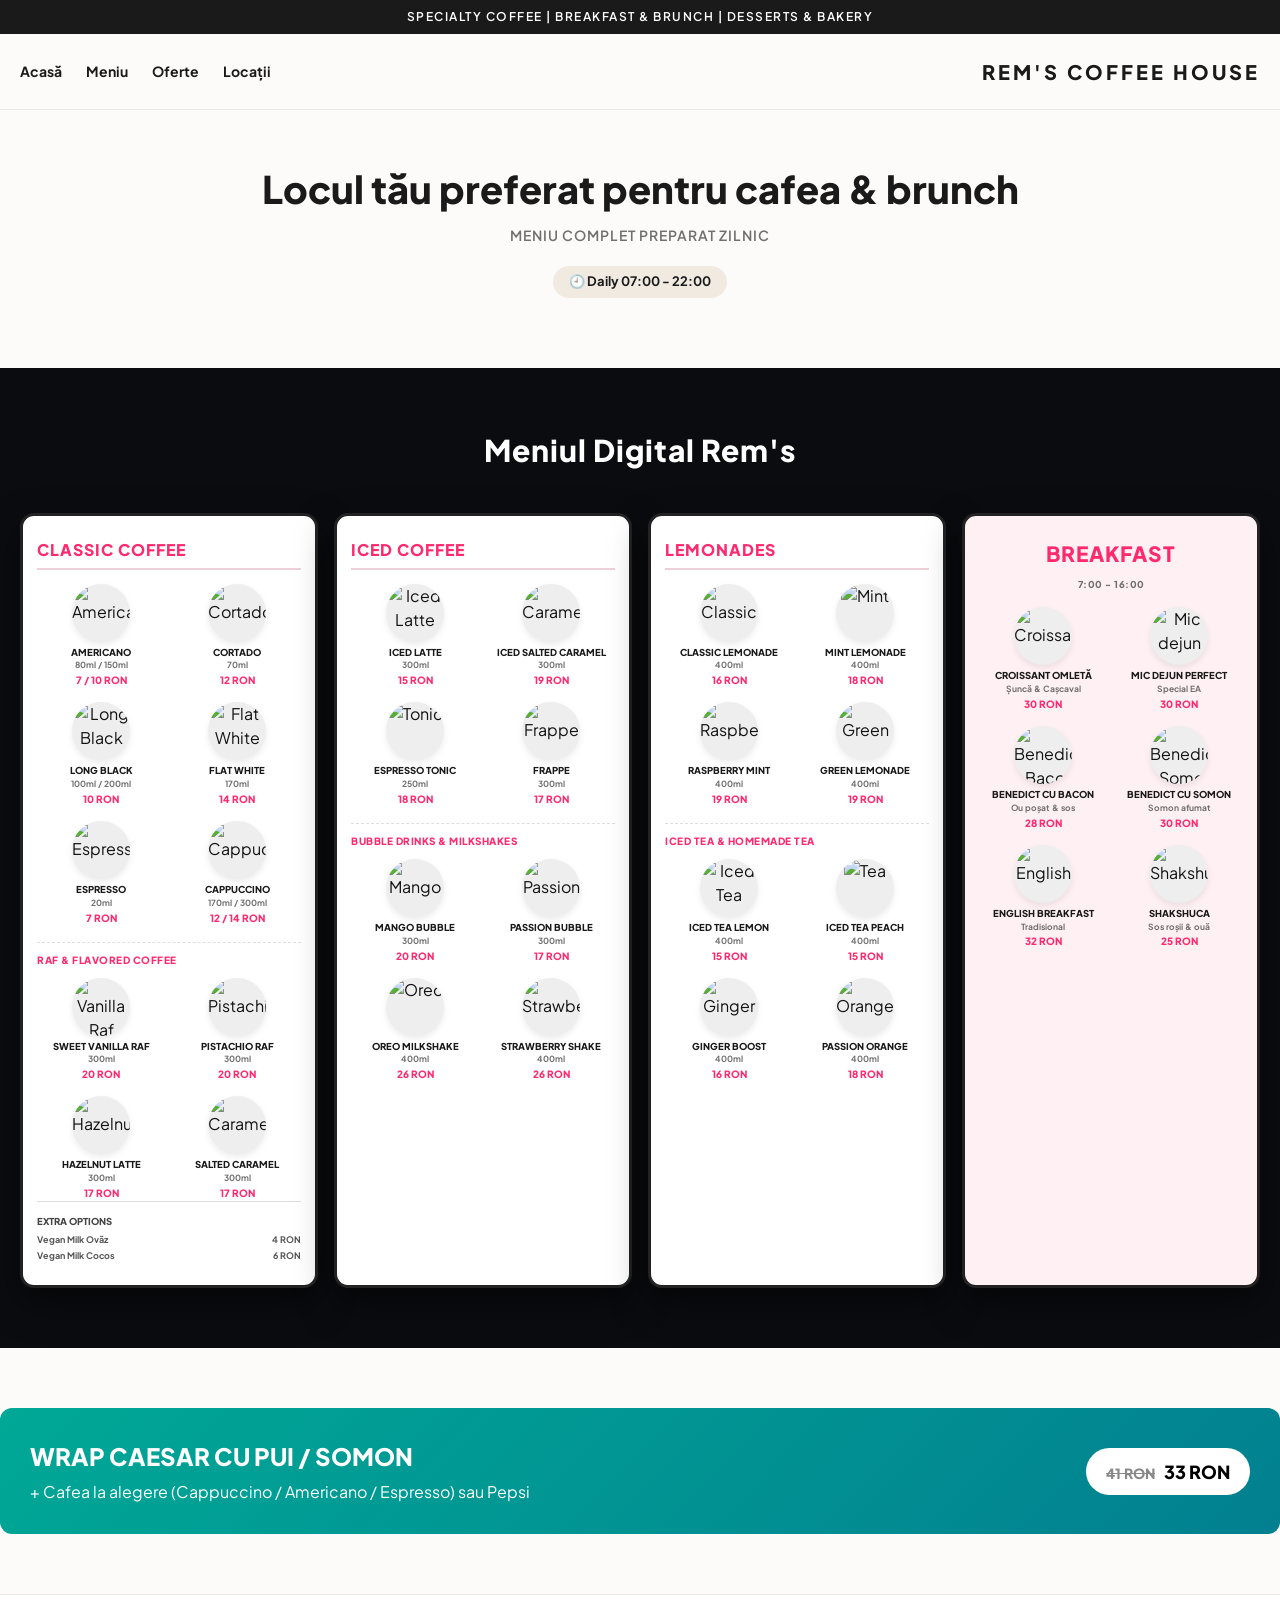
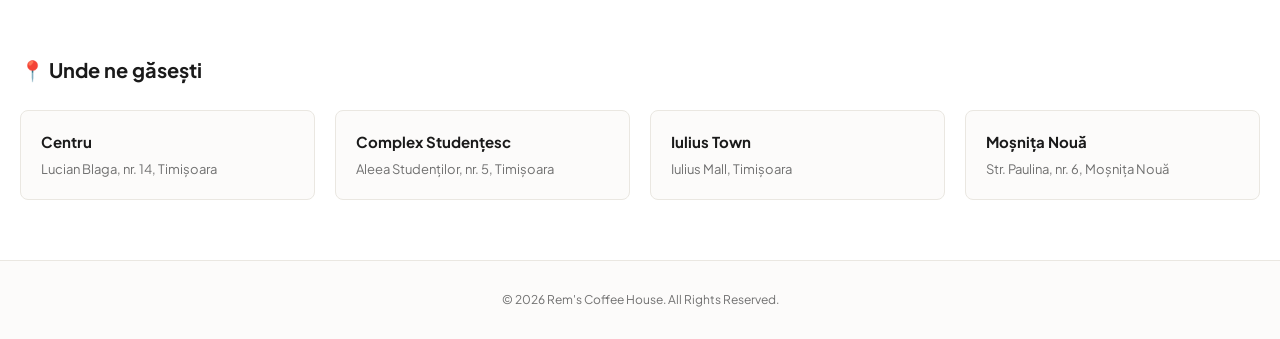
==== index.html @ 60bd6e1b "Update index.html" ====
<!DOCTYPE html>
<html lang="ro">
<head>
  <meta charset="UTF-8">
  <meta name="viewport" content="width=device-width, initial-scale=1.0">
  <title>Rem's Coffee House | Specialty Coffee & Brunch</title>
  
  <style>
    @import url('https://fonts.googleapis.com/css2?family=Plus+Jakarta+Sans:wght@400;500;600;700;800&display=swap');

    :root {
      --bg-main: #fcfbfa;
      --bg-screen: #0b0c10;
      --text-color: #1a1a1a;
      --text-muted: #707070;
      --pink-accent: #ff2a6d;
      --pink-bg: #fff0f3;
      --teal-accent: #00a896;
      --border-color: #eae7e1;
      --font-sans: 'Plus Jakarta Sans', sans-serif;
    }

    * { box-sizing: border-box; margin: 0; padding: 0; }
    html { scroll-behavior: smooth; }

    body {
      background-color: var(--bg-main);
      color: var(--text-color);
      font-family: var(--font-sans);
      line-height: 1.5;
      -webkit-font-smoothing: antialiased;
    }

    .wrap { max-width: 1400px; margin: 0 auto; padding: 0 20px; }

    /* HEADER */
    .site-header {
      position: sticky;
      top: 0;
      background: rgba(252, 251, 250, 0.96);
      backdrop-filter: blur(8px);
      border-bottom: 1px solid var(--border-color);
      z-index: 100;
    }

    .nav-container {
      display: flex;
      justify-content: space-between;
      align-items: center;
      height: 75px;
    }

    .nav-left { display: flex; gap: 24px; }
    .nav-left a {
      text-decoration: none;
      color: var(--text-color);
      font-size: 14px;
      font-weight: 700;
      transition: color 0.2s;
    }
    .nav-left a:hover { color: var(--pink-accent); }

    .logo-center { font-size: 20px; font-weight: 900; letter-spacing: 3px; }
    .logo-center a { text-decoration: none; color: var(--text-color); }

    .tagline-bar {
      background-color: #1a1a1a;
      color: #fff;
      font-size: 12px;
      text-align: center;
      padding: 8px 0;
      letter-spacing: 1.5px;
      text-transform: uppercase;
      font-weight: 600;
    }

    /* HERO */
    .hero { text-align: center; padding: 50px 0 30px; }
    .hero h1 { font-size: 38px; font-weight: 800; margin-bottom: 8px; }
    .hero-subtitle {
      font-size: 14px;
      color: var(--text-muted);
      letter-spacing: 1px;
      font-weight: 600;
      text-transform: uppercase;
      margin-bottom: 20px;
    }

    .schedule-badge {
      display: inline-block;
      background-color: #f0eae1;
      padding: 6px 16px;
      border-radius: 20px;
      font-size: 13px;
      font-weight: 700;
    }

    /* --- SECȚIUNEA DE MENIU (DIGITAL TV PANELS) --- */
    .menu-section {
      background-color: var(--bg-screen);
      padding: 60px 0;
      margin-top: 40px;
    }

    .menu-section h2 {
      text-align: center;
      color: #fff;
      font-size: 30px;
      font-weight: 800;
      margin-bottom: 40px;
      letter-spacing: 1px;
    }

    .screens-container {
      display: grid;
      grid-template-columns: repeat(4, 1fr);
      gap: 16px;
    }

    .menu-screen {
      background: #ffffff;
      color: #121212;
      border-radius: 14px;
      padding: 22px 14px;
      box-shadow: 0 15px 35px rgba(0,0,0,0.5);
      border: 3px solid #222;
      display: flex;
      flex-direction: column;
    }

    .menu-screen.pink-screen {
      background: var(--pink-bg);
    }

    .screen-heading {
      color: var(--pink-accent);
      font-size: 16px;
      font-weight: 800;
      letter-spacing: 1px;
      text-transform: uppercase;
      border-bottom: 2px solid #f0d0d8;
      padding-bottom: 6px;
      margin-bottom: 14px;
    }

    .pink-screen .screen-heading {
      font-size: 21px;
      text-align: center;
      border-bottom: none;
      margin-bottom: 2px;
    }

    .sub-info {
      text-align: center;
      font-size: 9.5px;
      font-weight: 800;
      color: var(--text-muted);
      margin-bottom: 16px;
      letter-spacing: 0.5px;
    }

    .sub-heading {
      font-size: 10px;
      font-weight: 800;
      color: var(--pink-accent);
      text-transform: uppercase;
      letter-spacing: 0.5px;
      margin: 16px 0 10px 0;
      border-top: 1px dashed #e0dede;
      padding-top: 10px;
    }

    .items-grid {
      display: grid;
      grid-template-columns: repeat(2, 1fr);
      gap: 14px 8px;
    }

    .menu-item {
      display: flex;
      flex-direction: column;
      align-items: center;
      text-align: center;
    }

    .item-img {
      width: 58px;
      height: 58px;
      border-radius: 50%;
      overflow: hidden;
      background: #eee;
      margin-bottom: 5px;
      box-shadow: 0 3px 6px rgba(0,0,0,0.08);
    }

    .item-img img {
      width: 100%;
      height: 100%;
      object-fit: cover;
    }

    .item-name {
      font-size: 9.5px;
      font-weight: 800;
      text-transform: uppercase;
      line-height: 1.15;
      margin-bottom: 2px;
      color: #1a1a1a;
    }

    .item-details {
      font-size: 8.5px;
      color: var(--text-muted);
      font-weight: 700;
    }

    .item-price {
      font-size: 10px;
      font-weight: 800;
      color: var(--pink-accent);
      margin-top: 1px;
    }

    .extras-box {
      margin-top: auto;
      padding-top: 12px;
      border-top: 1px solid #ddd;
    }

    .extras-title {
      font-size: 9.5px;
      font-weight: 800;
      text-transform: uppercase;
      color: #444;
      margin-bottom: 4px;
    }

    .extra-row {
      display: flex;
      justify-content: space-between;
      font-size: 9px;
      font-weight: 700;
      color: #555;
      padding: 1px 0;
    }

    /* OFFER BANNER */
    .combo-section { padding: 60px 0; }
    .combo-banner {
      background: linear-gradient(135deg, #00a896, #028090);
      color: white;
      border-radius: 12px;
      padding: 30px;
      display: flex;
      justify-content: space-between;
      align-items: center;
    }

    .combo-info h2 { font-size: 24px; font-weight: 800; margin-bottom: 6px; }
    .combo-price {
      background: #ffffff;
      color: #000;
      padding: 10px 20px;
      border-radius: 30px;
      font-weight: 800;
      font-size: 18px;
    }
    .combo-price del { color: #888; font-size: 14px; margin-right: 6px; }

    /* LOCATIONS */
    .locations-sec {
      background-color: #ffffff;
      border-top: 1px solid var(--border-color);
      padding: 60px 0;
    }

    .locations-grid {
      display: grid;
      grid-template-columns: repeat(4, 1fr);
      gap: 20px;
      text-align: left;
    }

    .loc-card {
      background: var(--bg-main);
      padding: 20px;
      border-radius: 8px;
      border: 1px solid var(--border-color);
    }

    .loc-card h4 { font-size: 15px; font-weight: 700; margin-bottom: 6px; }
    .loc-card p { font-size: 13px; color: var(--text-muted); }

    footer {
      text-align: center;
      padding: 30px 0;
      font-size: 12px;
      color: var(--text-muted);
      border-top: 1px solid var(--border-color);
    }

    @media (max-width: 1200px) {
      .screens-container, .locations-grid { grid-template-columns: repeat(2, 1fr); }
    }
    @media (max-width: 700px) {
      .screens-container, .locations-grid { grid-template-columns: 1fr; }
      .combo-banner { flex-direction: column; text-align: center; gap: 15px; }
    }
  </style>
</head>
<body>

  <div class="tagline-bar">
    specialty coffee | breakfast & brunch | desserts & bakery
  </div>

  <header class="site-header">
    <div class="wrap nav-container">
      <nav class="nav-left">
        <a href="#acasa">Acasă</a>
        <a href="#meniu">Meniu</a>
        <a href="#oferte">Oferte</a>
        <a href="#locatii">Locații</a>
      </nav>

      <div class="logo-center">
        <a href="#acasa">REM'S COFFEE HOUSE</a>
      </div>
    </div>
  </header>

  <section class="hero" id="acasa">
    <div class="wrap">
      <h1>Locul tău preferat pentru cafea & brunch</h1>
      <p class="hero-subtitle">Meniu complet preparat zilnic</p>
      <span class="schedule-badge">🕘 Daily 07:00 - 22:00</span>
    </div>
  </section>

  <!-- SECȚIUNEA MENIULUI PE ECRANE DIGITALE (DIRECT PE ACEEAȘI PAGINĂ) -->
  <section class="menu-section" id="meniu">
    <div class="wrap">
      <h2>Meniul Digital Rem's</h2>
      
      <div class="screens-container">
        
        <!-- ECRAN 1: CLASSIC & RAF & FLAVORED -->
        <div class="menu-screen">
          <div class="screen-heading">Classic Coffee</div>
          <div class="items-grid">
            <div class="menu-item">
              <div class="item-img"><img src="https://images.unsplash.com/photo-1514432324607-a09d9b4aefdd?w=300&q=80" alt="Americano"></div>
              <div class="item-name">Americano</div>
              <div class="item-details">80ml / 150ml</div>
              <div class="item-price">7 / 10 RON</div>
            </div>
            <div class="menu-item">
              <div class="item-img"><img src="https://images.unsplash.com/photo-1534778101976-62847782c213?w=300&q=80" alt="Cortado"></div>
              <div class="item-name">Cortado</div>
              <div class="item-details">70ml</div>
              <div class="item-price">12 RON</div>
            </div>
            <div class="menu-item">
              <div class="item-img"><img src="https://images.unsplash.com/photo-1517256064527-09c73fc73e38?w=300&q=80" alt="Long Black"></div>
              <div class="item-name">Long Black</div>
              <div class="item-details">100ml / 200ml</div>
              <div class="item-price">10 RON</div>
            </div>
            <div class="menu-item">
              <div class="item-img"><img src="https://images.unsplash.com/photo-1577968897966-3d4325b36b61?w=300&q=80" alt="Flat White"></div>
              <div class="item-name">Flat White</div>
              <div class="item-details">170ml</div>
              <div class="item-price">14 RON</div>
            </div>
            <div class="menu-item">
              <div class="item-img"><img src="https://images.unsplash.com/photo-1610889556528-9a770e32642f?w=300&q=80" alt="Espresso"></div>
              <div class="item-name">Espresso</div>
              <div class="item-details">20ml</div>
              <div class="item-price">7 RON</div>
            </div>
            <div class="menu-item">
              <div class="item-img"><img src="https://images.unsplash.com/photo-1572442388796-11668a67e53d?w=300&q=80" alt="Cappuccino"></div>
              <div class="item-name">Cappuccino</div>
              <div class="item-details">170ml / 300ml</div>
              <div class="item-price">12 / 14 RON</div>
            </div>
          </div>

          <div class="sub-heading">Raf & Flavored Coffee</div>
          <div class="items-grid">
            <div class="menu-item">
              <div class="item-img"><img src="https://images.unsplash.com/photo-1541167760496-1628856ab772?w=300&q=80" alt="Vanilla Raf"></div>
              <div class="item-name">Sweet Vanilla Raf</div>
              <div class="item-details">300ml</div>
              <div class="item-price">20 RON</div>
            </div>
            <div class="menu-item">
              <div class="item-img"><img src="https://images.unsplash.com/photo-1534778101976-62847782c213?w=300&q=80" alt="Pistachio"></div>
              <div class="item-name">Pistachio Raf</div>
              <div class="item-details">300ml</div>
              <div class="item-price">20 RON</div>
            </div>
            <div class="menu-item">
              <div class="item-img"><img src="https://images.unsplash.com/photo-1461023058943-07fcbe16d735?w=300&q=80" alt="Hazelnut"></div>
              <div class="item-name">Hazelnut Latte</div>
              <div class="item-details">300ml</div>
              <div class="item-price">17 RON</div>
            </div>
            <div class="menu-item">
              <div class="item-img"><img src="https://images.unsplash.com/photo-1593443320739-77f74939d0da?w=300&q=80" alt="Caramel"></div>
              <div class="item-name">Salted Caramel</div>
              <div class="item-details">300ml</div>
              <div class="item-price">17 RON</div>
            </div>
          </div>

          <div class="extras-box">
            <div class="extras-title">Extra Options</div>
            <div class="extra-row"><span>Vegan Milk Ovăz</span><span>4 RON</span></div>
            <div class="extra-row"><span>Vegan Milk Cocos</span><span>6 RON</span></div>
          </div>
        </div>

        <!-- ECRAN 2: ICED COFFEE & BUBBLE DRINKS -->
        <div class="menu-screen">
          <div class="screen-heading">Iced Coffee</div>
          <div class="items-grid">
            <div class="menu-item">
              <div class="item-img"><img src="https://images.unsplash.com/photo-1517701604599-bb29b565090c?w=300&q=80" alt="Iced Latte"></div>
              <div class="item-name">Iced Latte</div>
              <div class="item-details">300ml</div>
              <div class="item-price">15 RON</div>
            </div>
            <div class="menu-item">
              <div class="item-img"><img src="https://images.unsplash.com/photo-1461023058943-07fcbe16d735?w=300&q=80" alt="Caramel"></div>
              <div class="item-name">Iced Salted Caramel</div>
              <div class="item-details">300ml</div>
              <div class="item-price">19 RON</div>
            </div>
            <div class="menu-item">
              <div class="item-img"><img src="https://images.unsplash.com/photo-1553909489-cd47e0907980?w=300&q=80" alt="Tonic"></div>
              <div class="item-name">Espresso Tonic</div>
              <div class="item-details">250ml</div>
              <div class="item-price">18 RON</div>
            </div>
            <div class="menu-item">
              <div class="item-img"><img src="https://images.unsplash.com/photo-1572490122747-3968b75cc699?w=300&q=80" alt="Frappe"></div>
              <div class="item-name">Frappe</div>
              <div class="item-details">300ml</div>
              <div class="item-price">17 RON</div>
            </div>
          </div>

          <div class="sub-heading">Bubble Drinks & Milkshakes</div>
          <div class="items-grid">
            <div class="menu-item">
              <div class="item-img"><img src="https://images.unsplash.com/photo-1558857563-b371033873b8?w=300&q=80" alt="Mango"></div>
              <div class="item-name">Mango Bubble</div>
              <div class="item-details">300ml</div>
              <div class="item-price">20 RON</div>
            </div>
            <div class="menu-item">
              <div class="item-img"><img src="https://images.unsplash.com/photo-1595981267035-7b04ca84a82d?w=300&q=80" alt="Passion"></div>
              <div class="item-name">Passion Bubble</div>
              <div class="item-details">300ml</div>
              <div class="item-price">17 RON</div>
            </div>
            <div class="menu-item">
              <div class="item-img"><img src="https://images.unsplash.com/photo-1572490122747-3968b75cc699?w=300&q=80" alt="Oreo"></div>
              <div class="item-name">Oreo Milkshake</div>
              <div class="item-details">400ml</div>
              <div class="item-price">26 RON</div>
            </div>
            <div class="menu-item">
              <div class="item-img"><img src="https://images.unsplash.com/photo-1541658016709-82535e94bc69?w=300&q=80" alt="Strawberry"></div>
              <div class="item-name">Strawberry Shake</div>
              <div class="item-details">400ml</div>
              <div class="item-price">26 RON</div>
            </div>
          </div>
        </div>

        <!-- ECRAN 3: LEMONADES & TEA -->
        <div class="menu-screen">
          <div class="screen-heading">Lemonades</div>
          <div class="items-grid">
            <div class="menu-item">
              <div class="item-img"><img src="https://images.unsplash.com/photo-1621263764928-df1444c5e859?w=300&q=80" alt="Classic"></div>
              <div class="item-name">Classic Lemonade</div>
              <div class="item-details">400ml</div>
              <div class="item-price">16 RON</div>
            </div>
            <div class="menu-item">
              <div class="item-img"><img src="https://images.unsplash.com/photo-1513558161293-cdaf765ed2fd?w=300&q=80" alt="Mint"></div>
              <div class="item-name">Mint Lemonade</div>
              <div class="item-details">400ml</div>
              <div class="item-price">18 RON</div>
            </div>
            <div class="menu-item">
              <div class="item-img"><img src="https://images.unsplash.com/photo-1556881286-fc6915169721?w=300&q=80" alt="Raspberry"></div>
              <div class="item-name">Raspberry Mint</div>
              <div class="item-details">400ml</div>
              <div class="item-price">19 RON</div>
            </div>
            <div class="menu-item">
              <div class="item-img"><img src="https://images.unsplash.com/photo-1546173159-315724a31696?w=300&q=80" alt="Green"></div>
              <div class="item-name">Green Lemonade</div>
              <div class="item-details">400ml</div>
              <div class="item-price">19 RON</div>
            </div>
          </div>

          <div class="sub-heading">Iced Tea & Homemade Tea</div>
          <div class="items-grid">
            <div class="menu-item">
              <div class="item-img"><img src="https://images.unsplash.com/photo-1556679343-c7306c1976bc?w=300&q=80" alt="Iced Tea"></div>
              <div class="item-name">Iced Tea Lemon</div>
              <div class="item-details">400ml</div>
              <div class="item-price">15 RON</div>
            </div>
            <div class="menu-item">
              <div class="item-img"><img src="https://images.unsplash.com/photo-1499638673689-79a0b5115d87?w=300&q=80" alt="Tea"></div>
              <div class="item-name">Iced Tea Peach</div>
              <div class="item-details">400ml</div>
              <div class="item-price">15 RON</div>
            </div>
            <div class="menu-item">
              <div class="item-img"><img src="https://images.unsplash.com/photo-1576092768241-dec231879fc3?w=300&q=80" alt="Ginger"></div>
              <div class="item-name">Ginger Boost</div>
              <div class="item-details">400ml</div>
              <div class="item-price">16 RON</div>
            </div>
            <div class="menu-item">
              <div class="item-img"><img src="https://images.unsplash.com/photo-1544787219-7f47ccb76574?w=300&q=80" alt="Orange"></div>
              <div class="item-name">Passion Orange</div>
              <div class="item-details">400ml</div>
              <div class="item-price">18 RON</div>
            </div>
          </div>
        </div>

        <!-- ECRAN 4: BREAKFAST (ROZ) -->
        <div class="menu-screen pink-screen">
          <div class="screen-heading">BREAKFAST</div>
          <div class="sub-info">7:00 - 16:00</div>
          
          <div class="items-grid">
            <div class="menu-item">
              <div class="item-img"><img src="https://images.unsplash.com/photo-1525351484163-7529414344d8?w=300&q=80" alt="Croissant"></div>
              <div class="item-name">Croissant Omletă</div>
              <div class="item-details">Șuncă & Cașcaval</div>
              <div class="item-price">30 RON</div>
            </div>
            <div class="menu-item">
              <div class="item-img"><img src="https://images.unsplash.com/photo-1533089860892-a7c6f0a88666?w=300&q=80" alt="Mic dejun"></div>
              <div class="item-name">Mic Dejun Perfect</div>
              <div class="item-details">Special EA</div>
              <div class="item-price">30 RON</div>
            </div>
            <div class="menu-item">
              <div class="item-img"><img src="https://images.unsplash.com/photo-1608039829572-78524f79c4c7?w=300&q=80" alt="Benedict Bacon"></div>
              <div class="item-name">Benedict cu Bacon</div>
              <div class="item-details">Ou poșat & sos</div>
              <div class="item-price">28 RON</div>
            </div>
            <div class="menu-item">
              <div class="item-img"><img src="https://images.unsplash.com/photo-1588137378633-dea1336ce1e2?w=300&q=80" alt="Benedict Somon"></div>
              <div class="item-name">Benedict cu Somon</div>
              <div class="item-details">Somon afumat</div>
              <div class="item-price">30 RON</div>
            </div>
            <div class="menu-item">
              <div class="item-img"><img src="https://images.unsplash.com/photo-1517673400267-0251440c45dc?w=300&q=80" alt="English"></div>
              <div class="item-name">English Breakfast</div>
              <div class="item-details">Tradisional</div>
              <div class="item-price">32 RON</div>
            </div>
            <div class="menu-item">
              <div class="item-img"><img src="https://images.unsplash.com/photo-1590412200988-a436970781fa?w=300&q=80" alt="Shakshuca"></div>
              <div class="item-name">Shakshuca</div>
              <div class="item-details">Sos roșii & ouă</div>
              <div class="item-price">25 RON</div>
            </div>
          </div>
        </div>

      </div>
    </div>
  </section>

  <!-- OFERTĂ COMBO -->
  <section class="wrap combo-section" id="oferte">
    <div class="combo-banner">
      <div class="combo-info">
        <h2>WRAP CAESAR CU PUI / SOMON</h2>
        <p>+ Cafea la alegere (Cappuccino / Americano / Espresso) sau Pepsi</p>
      </div>
      <div class="combo-price">
        <del>41 RON</del> 33 RON
      </div>
    </div>
  </section>

  <!-- LOCAȚII -->
  <section class="locations-sec" id="locatii">
    <div class="wrap">
      <h3 style="margin-bottom: 25px; font-size: 20px;">📍 Unde ne găsești</h3>
      <div class="locations-grid">
        <div class="loc-card">
          <h4>Centru</h4>
          <p>Lucian Blaga, nr. 14, Timișoara</p>
        </div>
        <div class="loc-card">
          <h4>Complex Studențesc</h4>
          <p>Aleea Studenților, nr. 5, Timișoara</p>
        </div>
        <div class="loc-card">
          <h4>Iulius Town</h4>
          <p>Iulius Mall, Timișoara</p>
        </div>
        <div class="loc-card">
          <h4>Moșnița Nouă</h4>
          <p>Str. Paulina, nr. 6, Moșnița Nouă</p>
        </div>
      </div>
    </div>
  </section>

  <footer>
    <div class="wrap">
      <p>© 2026 Rem's Coffee House. All Rights Reserved.</p>
    </div>
  </footer>

</body>
</html>
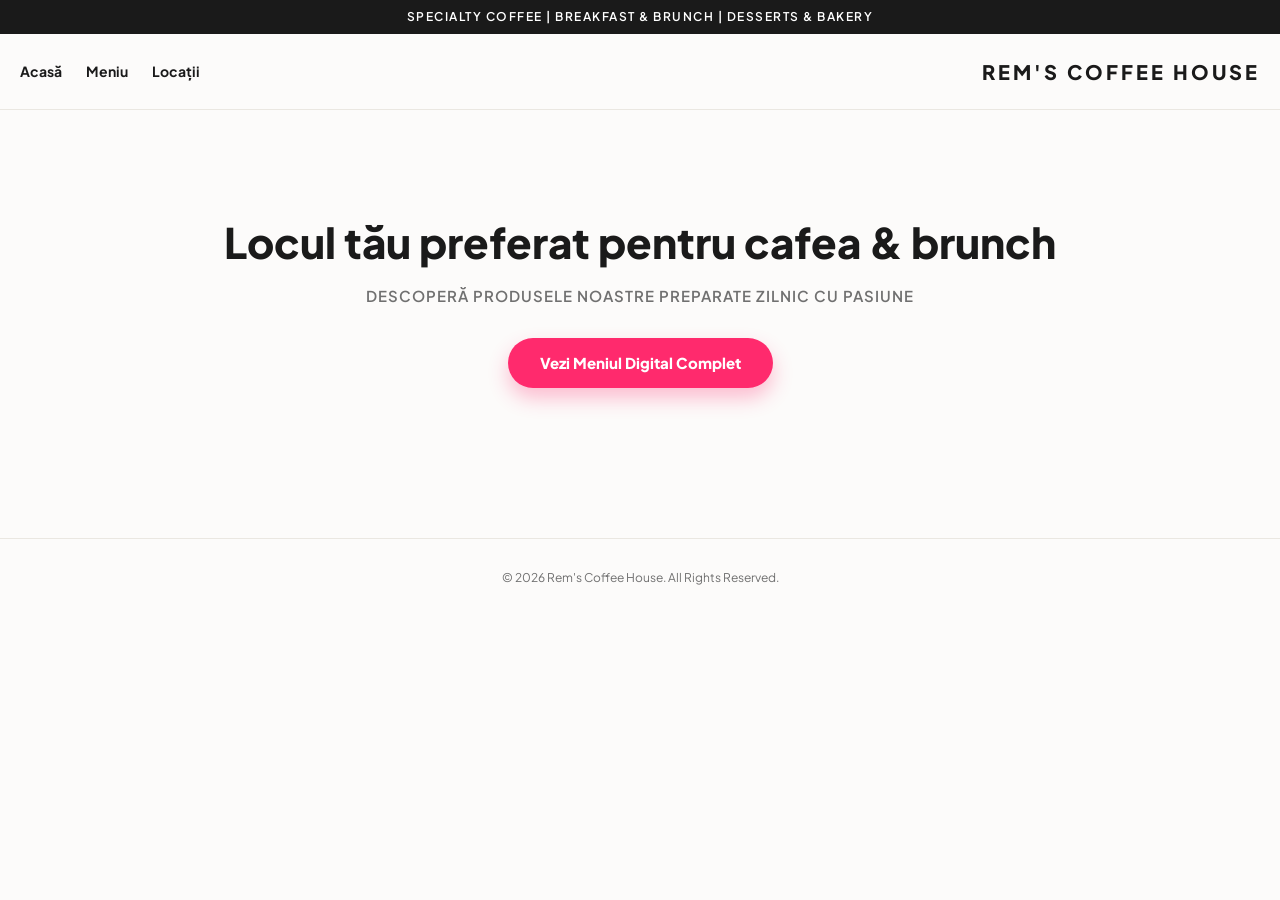
==== commit b3a6c420: "Update index.html" ====
--- a/index.html
+++ b/index.html
@@ -10,25 +10,20 @@
 
     :root {
       --bg-main: #fcfbfa;
-      --bg-screen: #0b0c10;
       --text-color: #1a1a1a;
       --text-muted: #707070;
       --pink-accent: #ff2a6d;
-      --pink-bg: #fff0f3;
-      --teal-accent: #00a896;
       --border-color: #eae7e1;
       --font-sans: 'Plus Jakarta Sans', sans-serif;
     }
 
     * { box-sizing: border-box; margin: 0; padding: 0; }
-    html { scroll-behavior: smooth; }
 
     body {
       background-color: var(--bg-main);
       color: var(--text-color);
       font-family: var(--font-sans);
       line-height: 1.5;
-      -webkit-font-smoothing: antialiased;
     }
 
     .wrap { max-width: 1400px; margin: 0 auto; padding: 0 20px; }
@@ -75,221 +70,30 @@
     }
 
     /* HERO */
-    .hero { text-align: center; padding: 50px 0 30px; }
-    .hero h1 { font-size: 38px; font-weight: 800; margin-bottom: 8px; }
+    .hero { text-align: center; padding: 100px 0 50px; }
+    .hero h1 { font-size: 42px; font-weight: 800; margin-bottom: 12px; }
     .hero-subtitle {
-      font-size: 14px;
+      font-size: 15px;
       color: var(--text-muted);
       letter-spacing: 1px;
       font-weight: 600;
       text-transform: uppercase;
-      margin-bottom: 20px;
+      margin-bottom: 30px;
     }
 
-    .schedule-badge {
+    .btn-menu-main {
       display: inline-block;
-      background-color: #f0eae1;
-      padding: 6px 16px;
-      border-radius: 20px;
-      font-size: 13px;
-      font-weight: 700;
+      background-color: var(--pink-accent);
+      color: white;
+      padding: 14px 32px;
+      border-radius: 30px;
+      text-decoration: none;
+      font-weight: 800;
+      font-size: 15px;
+      box-shadow: 0 10px 20px rgba(255, 42, 109, 0.3);
+      transition: transform 0.2s;
     }
-
-    /* --- SECȚIUNEA DE MENIU (DIGITAL TV PANELS) --- */
-    .menu-section {
-      background-color: var(--bg-screen);
-      padding: 60px 0;
-      margin-top: 40px;
-    }
-
-    .menu-section h2 {
-      text-align: center;
-      color: #fff;
-      font-size: 30px;
-      font-weight: 800;
-      margin-bottom: 40px;
-      letter-spacing: 1px;
-    }
-
-    .screens-container {
-      display: grid;
-      grid-template-columns: repeat(4, 1fr);
-      gap: 16px;
-    }
-
-    .menu-screen {
-      background: #ffffff;
-      color: #121212;
-      border-radius: 14px;
-      padding: 22px 14px;
-      box-shadow: 0 15px 35px rgba(0,0,0,0.5);
-      border: 3px solid #222;
-      display: flex;
-      flex-direction: column;
-    }
-
-    .menu-screen.pink-screen {
-      background: var(--pink-bg);
-    }
-
-    .screen-heading {
-      color: var(--pink-accent);
-      font-size: 16px;
-      font-weight: 800;
-      letter-spacing: 1px;
-      text-transform: uppercase;
-      border-bottom: 2px solid #f0d0d8;
-      padding-bottom: 6px;
-      margin-bottom: 14px;
-    }
-
-    .pink-screen .screen-heading {
-      font-size: 21px;
-      text-align: center;
-      border-bottom: none;
-      margin-bottom: 2px;
-    }
-
-    .sub-info {
-      text-align: center;
-      font-size: 9.5px;
-      font-weight: 800;
-      color: var(--text-muted);
-      margin-bottom: 16px;
-      letter-spacing: 0.5px;
-    }
-
-    .sub-heading {
-      font-size: 10px;
-      font-weight: 800;
-      color: var(--pink-accent);
-      text-transform: uppercase;
-      letter-spacing: 0.5px;
-      margin: 16px 0 10px 0;
-      border-top: 1px dashed #e0dede;
-      padding-top: 10px;
-    }
-
-    .items-grid {
-      display: grid;
-      grid-template-columns: repeat(2, 1fr);
-      gap: 14px 8px;
-    }
-
-    .menu-item {
-      display: flex;
-      flex-direction: column;
-      align-items: center;
-      text-align: center;
-    }
-
-    .item-img {
-      width: 58px;
-      height: 58px;
-      border-radius: 50%;
-      overflow: hidden;
-      background: #eee;
-      margin-bottom: 5px;
-      box-shadow: 0 3px 6px rgba(0,0,0,0.08);
-    }
-
-    .item-img img {
-      width: 100%;
-      height: 100%;
-      object-fit: cover;
-    }
-
-    .item-name {
-      font-size: 9.5px;
-      font-weight: 800;
-      text-transform: uppercase;
-      line-height: 1.15;
-      margin-bottom: 2px;
-      color: #1a1a1a;
-    }
-
-    .item-details {
-      font-size: 8.5px;
-      color: var(--text-muted);
-      font-weight: 700;
-    }
-
-    .item-price {
-      font-size: 10px;
-      font-weight: 800;
-      color: var(--pink-accent);
-      margin-top: 1px;
-    }
-
-    .extras-box {
-      margin-top: auto;
-      padding-top: 12px;
-      border-top: 1px solid #ddd;
-    }
-
-    .extras-title {
-      font-size: 9.5px;
-      font-weight: 800;
-      text-transform: uppercase;
-      color: #444;
-      margin-bottom: 4px;
-    }
-
-    .extra-row {
-      display: flex;
-      justify-content: space-between;
-      font-size: 9px;
-      font-weight: 700;
-      color: #555;
-      padding: 1px 0;
-    }
-
-    /* OFFER BANNER */
-    .combo-section { padding: 60px 0; }
-    .combo-banner {
-      background: linear-gradient(135deg, #00a896, #028090);
-      color: white;
-      border-radius: 12px;
-      padding: 30px;
-      display: flex;
-      justify-content: space-between;
-      align-items: center;
-    }
-
-    .combo-info h2 { font-size: 24px; font-weight: 800; margin-bottom: 6px; }
-    .combo-price {
-      background: #ffffff;
-      color: #000;
-      padding: 10px 20px;
-      border-radius: 30px;
-      font-weight: 800;
-      font-size: 18px;
-    }
-    .combo-price del { color: #888; font-size: 14px; margin-right: 6px; }
-
-    /* LOCATIONS */
-    .locations-sec {
-      background-color: #ffffff;
-      border-top: 1px solid var(--border-color);
-      padding: 60px 0;
-    }
-
-    .locations-grid {
-      display: grid;
-      grid-template-columns: repeat(4, 1fr);
-      gap: 20px;
-      text-align: left;
-    }
-
-    .loc-card {
-      background: var(--bg-main);
-      padding: 20px;
-      border-radius: 8px;
-      border: 1px solid var(--border-color);
-    }
-
-    .loc-card h4 { font-size: 15px; font-weight: 700; margin-bottom: 6px; }
-    .loc-card p { font-size: 13px; color: var(--text-muted); }
+    .btn-menu-main:hover { transform: translateY(-2px); }
 
     footer {
       text-align: center;
@@ -297,14 +101,7 @@
       font-size: 12px;
       color: var(--text-muted);
       border-top: 1px solid var(--border-color);
-    }
-
-    @media (max-width: 1200px) {
-      .screens-container, .locations-grid { grid-template-columns: repeat(2, 1fr); }
-    }
-    @media (max-width: 700px) {
-      .screens-container, .locations-grid { grid-template-columns: 1fr; }
-      .combo-banner { flex-direction: column; text-align: center; gap: 15px; }
+      margin-top: 100px;
     }
   </style>
 </head>
@@ -317,312 +114,23 @@
   <header class="site-header">
     <div class="wrap nav-container">
       <nav class="nav-left">
-        <a href="#acasa">Acasă</a>
-        <a href="#meniu">Meniu</a>
-        <a href="#oferte">Oferte</a>
-        <a href="#locatii">Locații</a>
+        <a href="index.html">Acasă</a>
+        <!-- AICI ESTE LINKUL CĂTRE PAGINA NOUĂ DE MENIU -->
+        <a href="meniu.html">Meniu</a>
+        <a href="index.html#locatii">Locații</a>
       </nav>
 
       <div class="logo-center">
-        <a href="#acasa">REM'S COFFEE HOUSE</a>
+        <a href="index.html">REM'S COFFEE HOUSE</a>
       </div>
     </div>
   </header>
 
-  <section class="hero" id="acasa">
+  <section class="hero">
     <div class="wrap">
       <h1>Locul tău preferat pentru cafea & brunch</h1>
-      <p class="hero-subtitle">Meniu complet preparat zilnic</p>
-      <span class="schedule-badge">🕘 Daily 07:00 - 22:00</span>
-    </div>
-  </section>
-
-  <!-- SECȚIUNEA MENIULUI PE ECRANE DIGITALE (DIRECT PE ACEEAȘI PAGINĂ) -->
-  <section class="menu-section" id="meniu">
-    <div class="wrap">
-      <h2>Meniul Digital Rem's</h2>
-      
-      <div class="screens-container">
-        
-        <!-- ECRAN 1: CLASSIC & RAF & FLAVORED -->
-        <div class="menu-screen">
-          <div class="screen-heading">Classic Coffee</div>
-          <div class="items-grid">
-            <div class="menu-item">
-              <div class="item-img"><img src="https://images.unsplash.com/photo-1514432324607-a09d9b4aefdd?w=300&q=80" alt="Americano"></div>
-              <div class="item-name">Americano</div>
-              <div class="item-details">80ml / 150ml</div>
-              <div class="item-price">7 / 10 RON</div>
-            </div>
-            <div class="menu-item">
-              <div class="item-img"><img src="https://images.unsplash.com/photo-1534778101976-62847782c213?w=300&q=80" alt="Cortado"></div>
-              <div class="item-name">Cortado</div>
-              <div class="item-details">70ml</div>
-              <div class="item-price">12 RON</div>
-            </div>
-            <div class="menu-item">
-              <div class="item-img"><img src="https://images.unsplash.com/photo-1517256064527-09c73fc73e38?w=300&q=80" alt="Long Black"></div>
-              <div class="item-name">Long Black</div>
-              <div class="item-details">100ml / 200ml</div>
-              <div class="item-price">10 RON</div>
-            </div>
-            <div class="menu-item">
-              <div class="item-img"><img src="https://images.unsplash.com/photo-1577968897966-3d4325b36b61?w=300&q=80" alt="Flat White"></div>
-              <div class="item-name">Flat White</div>
-              <div class="item-details">170ml</div>
-              <div class="item-price">14 RON</div>
-            </div>
-            <div class="menu-item">
-              <div class="item-img"><img src="https://images.unsplash.com/photo-1610889556528-9a770e32642f?w=300&q=80" alt="Espresso"></div>
-              <div class="item-name">Espresso</div>
-              <div class="item-details">20ml</div>
-              <div class="item-price">7 RON</div>
-            </div>
-            <div class="menu-item">
-              <div class="item-img"><img src="https://images.unsplash.com/photo-1572442388796-11668a67e53d?w=300&q=80" alt="Cappuccino"></div>
-              <div class="item-name">Cappuccino</div>
-              <div class="item-details">170ml / 300ml</div>
-              <div class="item-price">12 / 14 RON</div>
-            </div>
-          </div>
-
-          <div class="sub-heading">Raf & Flavored Coffee</div>
-          <div class="items-grid">
-            <div class="menu-item">
-              <div class="item-img"><img src="https://images.unsplash.com/photo-1541167760496-1628856ab772?w=300&q=80" alt="Vanilla Raf"></div>
-              <div class="item-name">Sweet Vanilla Raf</div>
-              <div class="item-details">300ml</div>
-              <div class="item-price">20 RON</div>
-            </div>
-            <div class="menu-item">
-              <div class="item-img"><img src="https://images.unsplash.com/photo-1534778101976-62847782c213?w=300&q=80" alt="Pistachio"></div>
-              <div class="item-name">Pistachio Raf</div>
-              <div class="item-details">300ml</div>
-              <div class="item-price">20 RON</div>
-            </div>
-            <div class="menu-item">
-              <div class="item-img"><img src="https://images.unsplash.com/photo-1461023058943-07fcbe16d735?w=300&q=80" alt="Hazelnut"></div>
-              <div class="item-name">Hazelnut Latte</div>
-              <div class="item-details">300ml</div>
-              <div class="item-price">17 RON</div>
-            </div>
-            <div class="menu-item">
-              <div class="item-img"><img src="https://images.unsplash.com/photo-1593443320739-77f74939d0da?w=300&q=80" alt="Caramel"></div>
-              <div class="item-name">Salted Caramel</div>
-              <div class="item-details">300ml</div>
-              <div class="item-price">17 RON</div>
-            </div>
-          </div>
-
-          <div class="extras-box">
-            <div class="extras-title">Extra Options</div>
-            <div class="extra-row"><span>Vegan Milk Ovăz</span><span>4 RON</span></div>
-            <div class="extra-row"><span>Vegan Milk Cocos</span><span>6 RON</span></div>
-          </div>
-        </div>
-
-        <!-- ECRAN 2: ICED COFFEE & BUBBLE DRINKS -->
-        <div class="menu-screen">
-          <div class="screen-heading">Iced Coffee</div>
-          <div class="items-grid">
-            <div class="menu-item">
-              <div class="item-img"><img src="https://images.unsplash.com/photo-1517701604599-bb29b565090c?w=300&q=80" alt="Iced Latte"></div>
-              <div class="item-name">Iced Latte</div>
-              <div class="item-details">300ml</div>
-              <div class="item-price">15 RON</div>
-            </div>
-            <div class="menu-item">
-              <div class="item-img"><img src="https://images.unsplash.com/photo-1461023058943-07fcbe16d735?w=300&q=80" alt="Caramel"></div>
-              <div class="item-name">Iced Salted Caramel</div>
-              <div class="item-details">300ml</div>
-              <div class="item-price">19 RON</div>
-            </div>
-            <div class="menu-item">
-              <div class="item-img"><img src="https://images.unsplash.com/photo-1553909489-cd47e0907980?w=300&q=80" alt="Tonic"></div>
-              <div class="item-name">Espresso Tonic</div>
-              <div class="item-details">250ml</div>
-              <div class="item-price">18 RON</div>
-            </div>
-            <div class="menu-item">
-              <div class="item-img"><img src="https://images.unsplash.com/photo-1572490122747-3968b75cc699?w=300&q=80" alt="Frappe"></div>
-              <div class="item-name">Frappe</div>
-              <div class="item-details">300ml</div>
-              <div class="item-price">17 RON</div>
-            </div>
-          </div>
-
-          <div class="sub-heading">Bubble Drinks & Milkshakes</div>
-          <div class="items-grid">
-            <div class="menu-item">
-              <div class="item-img"><img src="https://images.unsplash.com/photo-1558857563-b371033873b8?w=300&q=80" alt="Mango"></div>
-              <div class="item-name">Mango Bubble</div>
-              <div class="item-details">300ml</div>
-              <div class="item-price">20 RON</div>
-            </div>
-            <div class="menu-item">
-              <div class="item-img"><img src="https://images.unsplash.com/photo-1595981267035-7b04ca84a82d?w=300&q=80" alt="Passion"></div>
-              <div class="item-name">Passion Bubble</div>
-              <div class="item-details">300ml</div>
-              <div class="item-price">17 RON</div>
-            </div>
-            <div class="menu-item">
-              <div class="item-img"><img src="https://images.unsplash.com/photo-1572490122747-3968b75cc699?w=300&q=80" alt="Oreo"></div>
-              <div class="item-name">Oreo Milkshake</div>
-              <div class="item-details">400ml</div>
-              <div class="item-price">26 RON</div>
-            </div>
-            <div class="menu-item">
-              <div class="item-img"><img src="https://images.unsplash.com/photo-1541658016709-82535e94bc69?w=300&q=80" alt="Strawberry"></div>
-              <div class="item-name">Strawberry Shake</div>
-              <div class="item-details">400ml</div>
-              <div class="item-price">26 RON</div>
-            </div>
-          </div>
-        </div>
-
-        <!-- ECRAN 3: LEMONADES & TEA -->
-        <div class="menu-screen">
-          <div class="screen-heading">Lemonades</div>
-          <div class="items-grid">
-            <div class="menu-item">
-              <div class="item-img"><img src="https://images.unsplash.com/photo-1621263764928-df1444c5e859?w=300&q=80" alt="Classic"></div>
-              <div class="item-name">Classic Lemonade</div>
-              <div class="item-details">400ml</div>
-              <div class="item-price">16 RON</div>
-            </div>
-            <div class="menu-item">
-              <div class="item-img"><img src="https://images.unsplash.com/photo-1513558161293-cdaf765ed2fd?w=300&q=80" alt="Mint"></div>
-              <div class="item-name">Mint Lemonade</div>
-              <div class="item-details">400ml</div>
-              <div class="item-price">18 RON</div>
-            </div>
-            <div class="menu-item">
-              <div class="item-img"><img src="https://images.unsplash.com/photo-1556881286-fc6915169721?w=300&q=80" alt="Raspberry"></div>
-              <div class="item-name">Raspberry Mint</div>
-              <div class="item-details">400ml</div>
-              <div class="item-price">19 RON</div>
-            </div>
-            <div class="menu-item">
-              <div class="item-img"><img src="https://images.unsplash.com/photo-1546173159-315724a31696?w=300&q=80" alt="Green"></div>
-              <div class="item-name">Green Lemonade</div>
-              <div class="item-details">400ml</div>
-              <div class="item-price">19 RON</div>
-            </div>
-          </div>
-
-          <div class="sub-heading">Iced Tea & Homemade Tea</div>
-          <div class="items-grid">
-            <div class="menu-item">
-              <div class="item-img"><img src="https://images.unsplash.com/photo-1556679343-c7306c1976bc?w=300&q=80" alt="Iced Tea"></div>
-              <div class="item-name">Iced Tea Lemon</div>
-              <div class="item-details">400ml</div>
-              <div class="item-price">15 RON</div>
-            </div>
-            <div class="menu-item">
-              <div class="item-img"><img src="https://images.unsplash.com/photo-1499638673689-79a0b5115d87?w=300&q=80" alt="Tea"></div>
-              <div class="item-name">Iced Tea Peach</div>
-              <div class="item-details">400ml</div>
-              <div class="item-price">15 RON</div>
-            </div>
-            <div class="menu-item">
-              <div class="item-img"><img src="https://images.unsplash.com/photo-1576092768241-dec231879fc3?w=300&q=80" alt="Ginger"></div>
-              <div class="item-name">Ginger Boost</div>
-              <div class="item-details">400ml</div>
-              <div class="item-price">16 RON</div>
-            </div>
-            <div class="menu-item">
-              <div class="item-img"><img src="https://images.unsplash.com/photo-1544787219-7f47ccb76574?w=300&q=80" alt="Orange"></div>
-              <div class="item-name">Passion Orange</div>
-              <div class="item-details">400ml</div>
-              <div class="item-price">18 RON</div>
-            </div>
-          </div>
-        </div>
-
-        <!-- ECRAN 4: BREAKFAST (ROZ) -->
-        <div class="menu-screen pink-screen">
-          <div class="screen-heading">BREAKFAST</div>
-          <div class="sub-info">7:00 - 16:00</div>
-          
-          <div class="items-grid">
-            <div class="menu-item">
-              <div class="item-img"><img src="https://images.unsplash.com/photo-1525351484163-7529414344d8?w=300&q=80" alt="Croissant"></div>
-              <div class="item-name">Croissant Omletă</div>
-              <div class="item-details">Șuncă & Cașcaval</div>
-              <div class="item-price">30 RON</div>
-            </div>
-            <div class="menu-item">
-              <div class="item-img"><img src="https://images.unsplash.com/photo-1533089860892-a7c6f0a88666?w=300&q=80" alt="Mic dejun"></div>
-              <div class="item-name">Mic Dejun Perfect</div>
-              <div class="item-details">Special EA</div>
-              <div class="item-price">30 RON</div>
-            </div>
-            <div class="menu-item">
-              <div class="item-img"><img src="https://images.unsplash.com/photo-1608039829572-78524f79c4c7?w=300&q=80" alt="Benedict Bacon"></div>
-              <div class="item-name">Benedict cu Bacon</div>
-              <div class="item-details">Ou poșat & sos</div>
-              <div class="item-price">28 RON</div>
-            </div>
-            <div class="menu-item">
-              <div class="item-img"><img src="https://images.unsplash.com/photo-1588137378633-dea1336ce1e2?w=300&q=80" alt="Benedict Somon"></div>
-              <div class="item-name">Benedict cu Somon</div>
-              <div class="item-details">Somon afumat</div>
-              <div class="item-price">30 RON</div>
-            </div>
-            <div class="menu-item">
-              <div class="item-img"><img src="https://images.unsplash.com/photo-1517673400267-0251440c45dc?w=300&q=80" alt="English"></div>
-              <div class="item-name">English Breakfast</div>
-              <div class="item-details">Tradisional</div>
-              <div class="item-price">32 RON</div>
-            </div>
-            <div class="menu-item">
-              <div class="item-img"><img src="https://images.unsplash.com/photo-1590412200988-a436970781fa?w=300&q=80" alt="Shakshuca"></div>
-              <div class="item-name">Shakshuca</div>
-              <div class="item-details">Sos roșii & ouă</div>
-              <div class="item-price">25 RON</div>
-            </div>
-          </div>
-        </div>
-
-      </div>
-    </div>
-  </section>
-
-  <!-- OFERTĂ COMBO -->
-  <section class="wrap combo-section" id="oferte">
-    <div class="combo-banner">
-      <div class="combo-info">
-        <h2>WRAP CAESAR CU PUI / SOMON</h2>
-        <p>+ Cafea la alegere (Cappuccino / Americano / Espresso) sau Pepsi</p>
-      </div>
-      <div class="combo-price">
-        <del>41 RON</del> 33 RON
-      </div>
-    </div>
-  </section>
-
-  <!-- LOCAȚII -->
-  <section class="locations-sec" id="locatii">
-    <div class="wrap">
-      <h3 style="margin-bottom: 25px; font-size: 20px;">📍 Unde ne găsești</h3>
-      <div class="locations-grid">
-        <div class="loc-card">
-          <h4>Centru</h4>
-          <p>Lucian Blaga, nr. 14, Timișoara</p>
-        </div>
-        <div class="loc-card">
-          <h4>Complex Studențesc</h4>
-          <p>Aleea Studenților, nr. 5, Timișoara</p>
-        </div>
-        <div class="loc-card">
-          <h4>Iulius Town</h4>
-          <p>Iulius Mall, Timișoara</p>
-        </div>
-        <div class="loc-card">
-          <h4>Moșnița Nouă</h4>
-          <p>Str. Paulina, nr. 6, Moșnița Nouă</p>
-        </div>
-      </div>
+      <p class="hero-subtitle">Descoperă produsele noastre preparate zilnic cu pasiune</p>
+      <a href="meniu.html" class="btn-menu-main">Vezi Meniul Digital Complet</a>
     </div>
   </section>
 
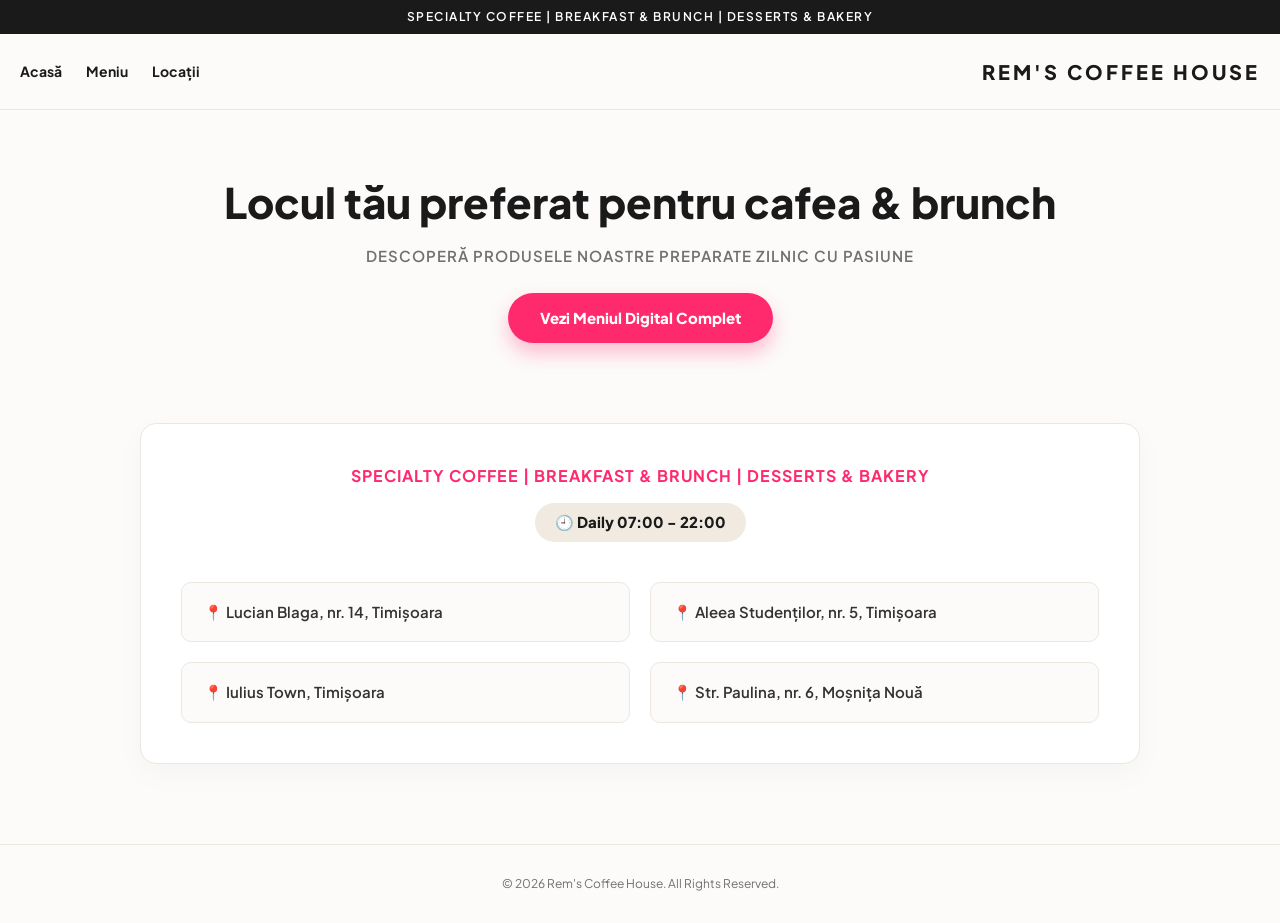
==== commit c7fc5a71: "Update index.html" ====
--- a/index.html
+++ b/index.html
@@ -70,7 +70,7 @@
     }
 
     /* HERO */
-    .hero { text-align: center; padding: 100px 0 50px; }
+    .hero { text-align: center; padding: 60px 0 30px; }
     .hero h1 { font-size: 42px; font-weight: 800; margin-bottom: 12px; }
     .hero-subtitle {
       font-size: 15px;
@@ -78,7 +78,7 @@
       letter-spacing: 1px;
       font-weight: 600;
       text-transform: uppercase;
-      margin-bottom: 30px;
+      margin-bottom: 25px;
     }
 
     .btn-menu-main {
@@ -95,13 +95,70 @@
     }
     .btn-menu-main:hover { transform: translateY(-2px); }
 
+    /* INFO & LOCATIONS SECTION */
+    .info-section {
+      padding: 50px 0 80px;
+    }
+
+    .info-card-main {
+      background: #ffffff;
+      border: 1px solid var(--border-color);
+      border-radius: 16px;
+      padding: 40px;
+      box-shadow: 0 10px 30px rgba(0,0,0,0.03);
+      max-width: 1000px;
+      margin: 0 auto;
+      text-align: center;
+    }
+
+    .info-tagline {
+      font-size: 16px;
+      font-weight: 700;
+      color: var(--pink-accent);
+      text-transform: uppercase;
+      letter-spacing: 1px;
+      margin-bottom: 15px;
+    }
+
+    .schedule-box {
+      display: inline-block;
+      background-color: #f0eae1;
+      color: #1a1a1a;
+      padding: 8px 20px;
+      border-radius: 20px;
+      font-size: 15px;
+      font-weight: 800;
+      margin-bottom: 40px;
+    }
+
+    .locations-grid {
+      display: grid;
+      grid-template-columns: repeat(2, 1fr);
+      gap: 20px;
+      text-align: left;
+    }
+
+    .loc-item {
+      background: var(--bg-main);
+      border: 1px solid var(--border-color);
+      padding: 18px 22px;
+      border-radius: 10px;
+      font-size: 15px;
+      font-weight: 600;
+      color: #333;
+    }
+
     footer {
       text-align: center;
       padding: 30px 0;
       font-size: 12px;
       color: var(--text-muted);
       border-top: 1px solid var(--border-color);
-      margin-top: 100px;
+    }
+
+    @media (max-width: 768px) {
+      .locations-grid { grid-template-columns: 1fr; }
+      .info-card-main { padding: 20px; }
     }
   </style>
 </head>
@@ -115,9 +172,8 @@
     <div class="wrap nav-container">
       <nav class="nav-left">
         <a href="index.html">Acasă</a>
-        <!-- AICI ESTE LINKUL CĂTRE PAGINA NOUĂ DE MENIU -->
         <a href="meniu.html">Meniu</a>
-        <a href="index.html#locatii">Locații</a>
+        <a href="#locatii">Locații</a>
       </nav>
 
       <div class="logo-center">
@@ -134,6 +190,30 @@
     </div>
   </section>
 
+  <!-- SECȚIUNEA SPECIALĂ CU LOCAȚII ȘI PROGRAM -->
+  <section class="info-section" id="locatii">
+    <div class="wrap">
+      <div class="info-card-main">
+        
+        <div class="info-tagline">
+          specialty coffee | breakfast & brunch | desserts & bakery
+        </div>
+
+        <div>
+          <span class="schedule-box">🕘 Daily 07:00 - 22:00</span>
+        </div>
+
+        <div class="locations-grid">
+          <div class="loc-item">📍 Lucian Blaga, nr. 14, Timișoara</div>
+          <div class="loc-item">📍 Aleea Studenților, nr. 5, Timișoara</div>
+          <div class="loc-item">📍 Iulius Town, Timişoara</div>
+          <div class="loc-item">📍 Str. Paulina, nr. 6, Moşnița Nouă</div>
+        </div>
+
+      </div>
+    </div>
+  </section>
+
   <footer>
     <div class="wrap">
       <p>© 2026 Rem's Coffee House. All Rights Reserved.</p>
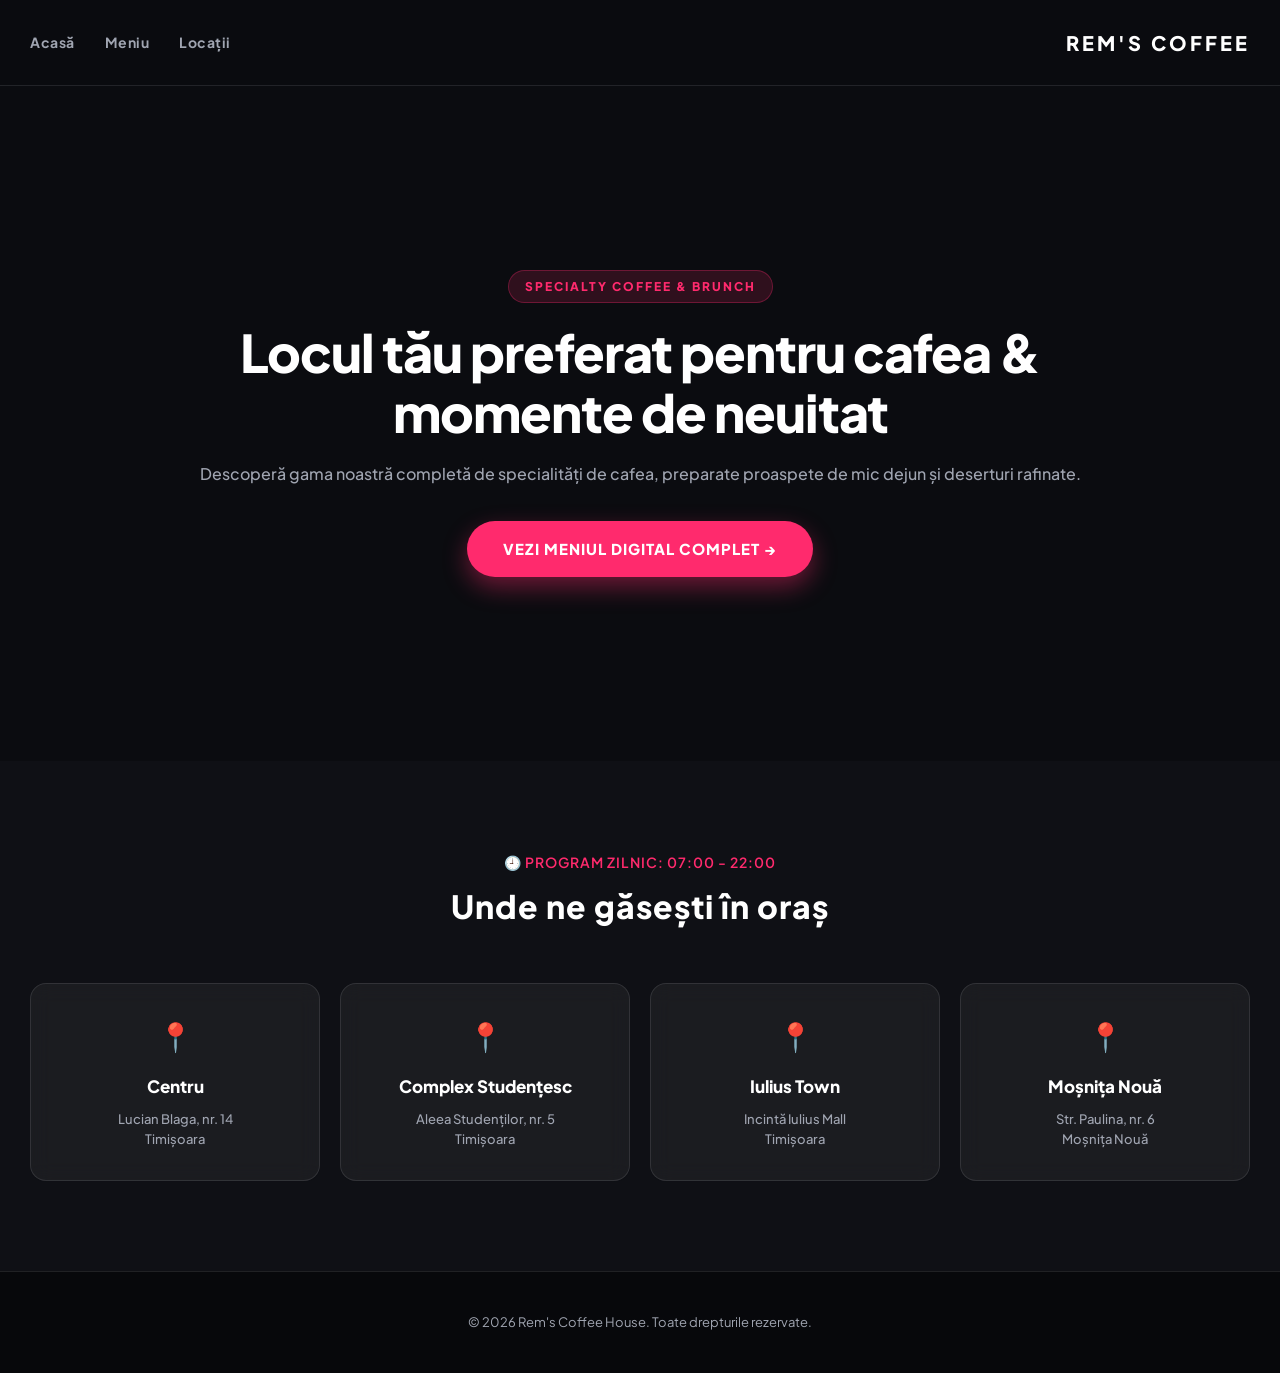
==== commit 372d6b6f: "Update index.html" ====
--- a/index.html
+++ b/index.html
@@ -6,35 +6,38 @@
   <title>Rem's Coffee House | Specialty Coffee & Brunch</title>
   
   <style>
-    @import url('https://fonts.googleapis.com/css2?family=Plus+Jakarta+Sans:wght@400;500;600;700;800&display=swap');
+    @import url('https://fonts.googleapis.com/css2?family=Plus+Jakarta+Sans:wght@400;500;600;700;800;900&display=swap');
 
     :root {
-      --bg-main: #fcfbfa;
-      --text-color: #1a1a1a;
-      --text-muted: #707070;
+      --bg-dark: #0b0c10;
+      --card-bg: rgba(255, 255, 255, 0.05);
+      --card-border: rgba(255, 255, 255, 0.1);
       --pink-accent: #ff2a6d;
-      --border-color: #eae7e1;
+      --text-main: #ffffff;
+      --text-muted: #a0a5b1;
       --font-sans: 'Plus Jakarta Sans', sans-serif;
     }
 
     * { box-sizing: border-box; margin: 0; padding: 0; }
+    html { scroll-behavior: smooth; }
 
     body {
-      background-color: var(--bg-main);
-      color: var(--text-color);
+      background-color: var(--bg-dark);
+      color: var(--text-main);
       font-family: var(--font-sans);
-      line-height: 1.5;
-    }
-
-    .wrap { max-width: 1400px; margin: 0 auto; padding: 0 20px; }
+      line-height: 1.6;
+      -webkit-font-smoothing: antialiased;
+    }
+
+    .wrap { max-width: 1400px; margin: 0 auto; padding: 0 30px; }
 
     /* HEADER */
     .site-header {
       position: sticky;
       top: 0;
-      background: rgba(252, 251, 250, 0.96);
-      backdrop-filter: blur(8px);
-      border-bottom: 1px solid var(--border-color);
+      background: rgba(11, 12, 16, 0.9);
+      backdrop-filter: blur(12px);
+      border-bottom: 1px solid var(--card-border);
       z-index: 100;
     }
 
@@ -42,131 +45,179 @@
       display: flex;
       justify-content: space-between;
       align-items: center;
-      height: 75px;
-    }
-
-    .nav-left { display: flex; gap: 24px; }
+      height: 85px;
+    }
+
+    .nav-left { display: flex; gap: 30px; }
     .nav-left a {
       text-decoration: none;
-      color: var(--text-color);
+      color: var(--text-muted);
       font-size: 14px;
       font-weight: 700;
+      letter-spacing: 0.5px;
       transition: color 0.2s;
     }
     .nav-left a:hover { color: var(--pink-accent); }
 
-    .logo-center { font-size: 20px; font-weight: 900; letter-spacing: 3px; }
-    .logo-center a { text-decoration: none; color: var(--text-color); }
-
-    .tagline-bar {
-      background-color: #1a1a1a;
-      color: #fff;
+    .logo-center { font-size: 20px; font-weight: 900; letter-spacing: 3px; color: #fff; text-transform: uppercase; }
+    .logo-center a { text-decoration: none; color: #fff; }
+
+    /* HERO BANNER CU IMAGINE DE FUNDAL */
+    .hero-banner {
+      position: relative;
+      height: 75vh;
+      min-height: 550px;
+      background: linear-gradient(rgba(11,12,16,0.6), rgba(11,12,16,0.85)), 
+                  url('https://images.unsplash.com/photo-1442512595331-e89e73853f31?w=1600&q=80') center/cover no-repeat;
+      display: flex;
+      align-items: center;
+      justify-content: center;
+      text-align: center;
+      padding: 0 20px;
+    }
+
+    .hero-content {
+      max-width: 900px;
+    }
+
+    .hero-tag {
+      display: inline-block;
+      background: rgba(255, 42, 109, 0.15);
+      color: var(--pink-accent);
+      padding: 6px 16px;
+      border-radius: 30px;
       font-size: 12px;
-      text-align: center;
-      padding: 8px 0;
-      letter-spacing: 1.5px;
+      font-weight: 800;
       text-transform: uppercase;
-      font-weight: 600;
-    }
-
-    /* HERO */
-    .hero { text-align: center; padding: 60px 0 30px; }
-    .hero h1 { font-size: 42px; font-weight: 800; margin-bottom: 12px; }
-    .hero-subtitle {
+      letter-spacing: 2px;
+      margin-bottom: 20px;
+      border: 1px solid rgba(255, 42, 109, 0.3);
+    }
+
+    .hero-content h1 {
+      font-size: 52px;
+      font-weight: 900;
+      line-height: 1.15;
+      margin-bottom: 18px;
+      letter-spacing: -1px;
+    }
+
+    .hero-content p {
+      font-size: 16px;
+      color: var(--text-muted);
+      margin-bottom: 35px;
+      font-weight: 500;
+    }
+
+    .btn-menu-main {
+      display: inline-flex;
+      align-items: center;
+      gap: 10px;
+      background-color: var(--pink-accent);
+      color: white;
+      padding: 16px 36px;
+      border-radius: 40px;
+      text-decoration: none;
+      font-weight: 800;
       font-size: 15px;
-      color: var(--text-muted);
+      box-shadow: 0 10px 25px rgba(255, 42, 109, 0.4);
+      transition: all 0.3s ease;
+      text-transform: uppercase;
       letter-spacing: 1px;
+    }
+    .btn-menu-main:hover {
+      transform: translateY(-3px);
+      box-shadow: 0 15px 30px rgba(255, 42, 109, 0.6);
+    }
+
+    /* SECȚIUNEA LOCAȚII & PROGRAM */
+    .locations-section {
+      padding: 90px 0;
+      background: #0f1015;
+    }
+
+    .section-title {
+      text-align: center;
+      margin-bottom: 50px;
+    }
+
+    .section-title h2 {
+      font-size: 32px;
+      font-weight: 800;
+      letter-spacing: 1px;
+      margin-bottom: 10px;
+    }
+
+    .section-title p {
+      color: var(--text-muted);
+      font-size: 14px;
       font-weight: 600;
       text-transform: uppercase;
-      margin-bottom: 25px;
-    }
-
-    .btn-menu-main {
-      display: inline-block;
-      background-color: var(--pink-accent);
-      color: white;
-      padding: 14px 32px;
-      border-radius: 30px;
-      text-decoration: none;
-      font-weight: 800;
-      font-size: 15px;
-      box-shadow: 0 10px 20px rgba(255, 42, 109, 0.3);
-      transition: transform 0.2s;
-    }
-    .btn-menu-main:hover { transform: translateY(-2px); }
-
-    /* INFO & LOCATIONS SECTION */
-    .info-section {
-      padding: 50px 0 80px;
-    }
-
-    .info-card-main {
-      background: #ffffff;
-      border: 1px solid var(--border-color);
-      border-radius: 16px;
-      padding: 40px;
-      box-shadow: 0 10px 30px rgba(0,0,0,0.03);
-      max-width: 1000px;
-      margin: 0 auto;
-      text-align: center;
-    }
-
-    .info-tagline {
-      font-size: 16px;
-      font-weight: 700;
-      color: var(--pink-accent);
-      text-transform: uppercase;
       letter-spacing: 1px;
-      margin-bottom: 15px;
-    }
-
-    .schedule-box {
-      display: inline-block;
-      background-color: #f0eae1;
-      color: #1a1a1a;
-      padding: 8px 20px;
-      border-radius: 20px;
-      font-size: 15px;
-      font-weight: 800;
-      margin-bottom: 40px;
     }
 
     .locations-grid {
       display: grid;
-      grid-template-columns: repeat(2, 1fr);
+      grid-template-columns: repeat(4, 1fr);
       gap: 20px;
-      text-align: left;
-    }
-
-    .loc-item {
-      background: var(--bg-main);
-      border: 1px solid var(--border-color);
-      padding: 18px 22px;
-      border-radius: 10px;
-      font-size: 15px;
-      font-weight: 600;
-      color: #333;
-    }
-
+      max-width: 1300px;
+      margin: 0 auto;
+    }
+
+    .loc-card {
+      background: var(--card-bg);
+      border: 1px solid var(--card-border);
+      border-radius: 16px;
+      padding: 30px 20px;
+      text-align: center;
+      backdrop-filter: blur(10px);
+      transition: all 0.3s ease;
+    }
+
+    .loc-card:hover {
+      border-color: var(--pink-accent);
+      transform: translateY(-5px);
+      background: rgba(255, 255, 255, 0.08);
+    }
+
+    .loc-icon {
+      font-size: 28px;
+      margin-bottom: 15px;
+    }
+
+    .loc-card h3 {
+      font-size: 17px;
+      font-weight: 800;
+      margin-bottom: 8px;
+      color: #fff;
+    }
+
+    .loc-card p {
+      font-size: 13px;
+      color: var(--text-muted);
+      font-weight: 500;
+    }
+
+    /* FOOTER */
     footer {
-      text-align: center;
-      padding: 30px 0;
-      font-size: 12px;
-      color: var(--text-muted);
-      border-top: 1px solid var(--border-color);
-    }
-
-    @media (max-width: 768px) {
+      background: #07080b;
+      text-align: center;
+      padding: 40px 0;
+      font-size: 13px;
+      color: var(--text-muted);
+      border-top: 1px solid var(--card-border);
+    }
+
+    @media (max-width: 1100px) {
+      .locations-grid { grid-template-columns: repeat(2, 1fr); }
+    }
+    @media (max-width: 650px) {
       .locations-grid { grid-template-columns: 1fr; }
-      .info-card-main { padding: 20px; }
+      .hero-content h1 { font-size: 36px; }
     }
   </style>
 </head>
 <body>
-
-  <div class="tagline-bar">
-    specialty coffee | breakfast & brunch | desserts & bakery
-  </div>
 
   <header class="site-header">
     <div class="wrap nav-container">
@@ -177,46 +228,62 @@
       </nav>
 
       <div class="logo-center">
-        <a href="index.html">REM'S COFFEE HOUSE</a>
+        <a href="index.html">Rem's Coffee</a>
       </div>
     </div>
   </header>
 
-  <section class="hero">
+  <!-- HERO SECTION SPECTACULOS -->
+  <section class="hero-banner">
+    <div class="hero-content">
+      <span class="hero-tag">Specialty Coffee & Brunch</span>
+      <h1>Locul tău preferat pentru cafea & momente de neuitat</h1>
+      <p>Descoperă gama noastră completă de specialități de cafea, preparate proaspete de mic dejun și deserturi rafinate.</p>
+      <a href="meniu.html" class="btn-menu-main">Vezi Meniul Digital Complet &rarr;</a>
+    </div>
+  </section>
+
+  <!-- SECȚIUNEA LOCAȚII & PROGRAM -->
+  <section class="locations-section" id="locatii">
     <div class="wrap">
-      <h1>Locul tău preferat pentru cafea & brunch</h1>
-      <p class="hero-subtitle">Descoperă produsele noastre preparate zilnic cu pasiune</p>
-      <a href="meniu.html" class="btn-menu-main">Vezi Meniul Digital Complet</a>
-    </div>
-  </section>
-
-  <!-- SECȚIUNEA SPECIALĂ CU LOCAȚII ȘI PROGRAM -->
-  <section class="info-section" id="locatii">
-    <div class="wrap">
-      <div class="info-card-main">
-        
-        <div class="info-tagline">
-          specialty coffee | breakfast & brunch | desserts & bakery
-        </div>
-
-        <div>
-          <span class="schedule-box">🕘 Daily 07:00 - 22:00</span>
-        </div>
-
-        <div class="locations-grid">
-          <div class="loc-item">📍 Lucian Blaga, nr. 14, Timișoara</div>
-          <div class="loc-item">📍 Aleea Studenților, nr. 5, Timișoara</div>
-          <div class="loc-item">📍 Iulius Town, Timişoara</div>
-          <div class="loc-item">📍 Str. Paulina, nr. 6, Moşnița Nouă</div>
-        </div>
-
+      
+      <div class="section-title">
+        <p style="color: var(--pink-accent); margin-bottom: 8px;">🕘 Program zilnic: 07:00 - 22:00</p>
+        <h2>Unde ne găsești în oraș</h2>
       </div>
+
+      <div class="locations-grid">
+        <div class="loc-card">
+          <div class="loc-icon">📍</div>
+          <h3>Centru</h3>
+          <p>Lucian Blaga, nr. 14<br>Timișoara</p>
+        </div>
+
+        <div class="loc-card">
+          <div class="loc-icon">📍</div>
+          <h3>Complex Studențesc</h3>
+          <p>Aleea Studenților, nr. 5<br>Timișoara</p>
+        </div>
+
+        <div class="loc-card">
+          <div class="loc-icon">📍</div>
+          <h3>Iulius Town</h3>
+          <p>Incintă Iulius Mall<br>Timișoara</p>
+        </div>
+
+        <div class="loc-card">
+          <div class="loc-icon">📍</div>
+          <h3>Moșnița Nouă</h3>
+          <p>Str. Paulina, nr. 6<br>Moșnița Nouă</p>
+        </div>
+      </div>
+
     </div>
   </section>
 
   <footer>
     <div class="wrap">
-      <p>© 2026 Rem's Coffee House. All Rights Reserved.</p>
+      <p>© 2026 Rem's Coffee House. Toate drepturile rezervate.</p>
     </div>
   </footer>
 
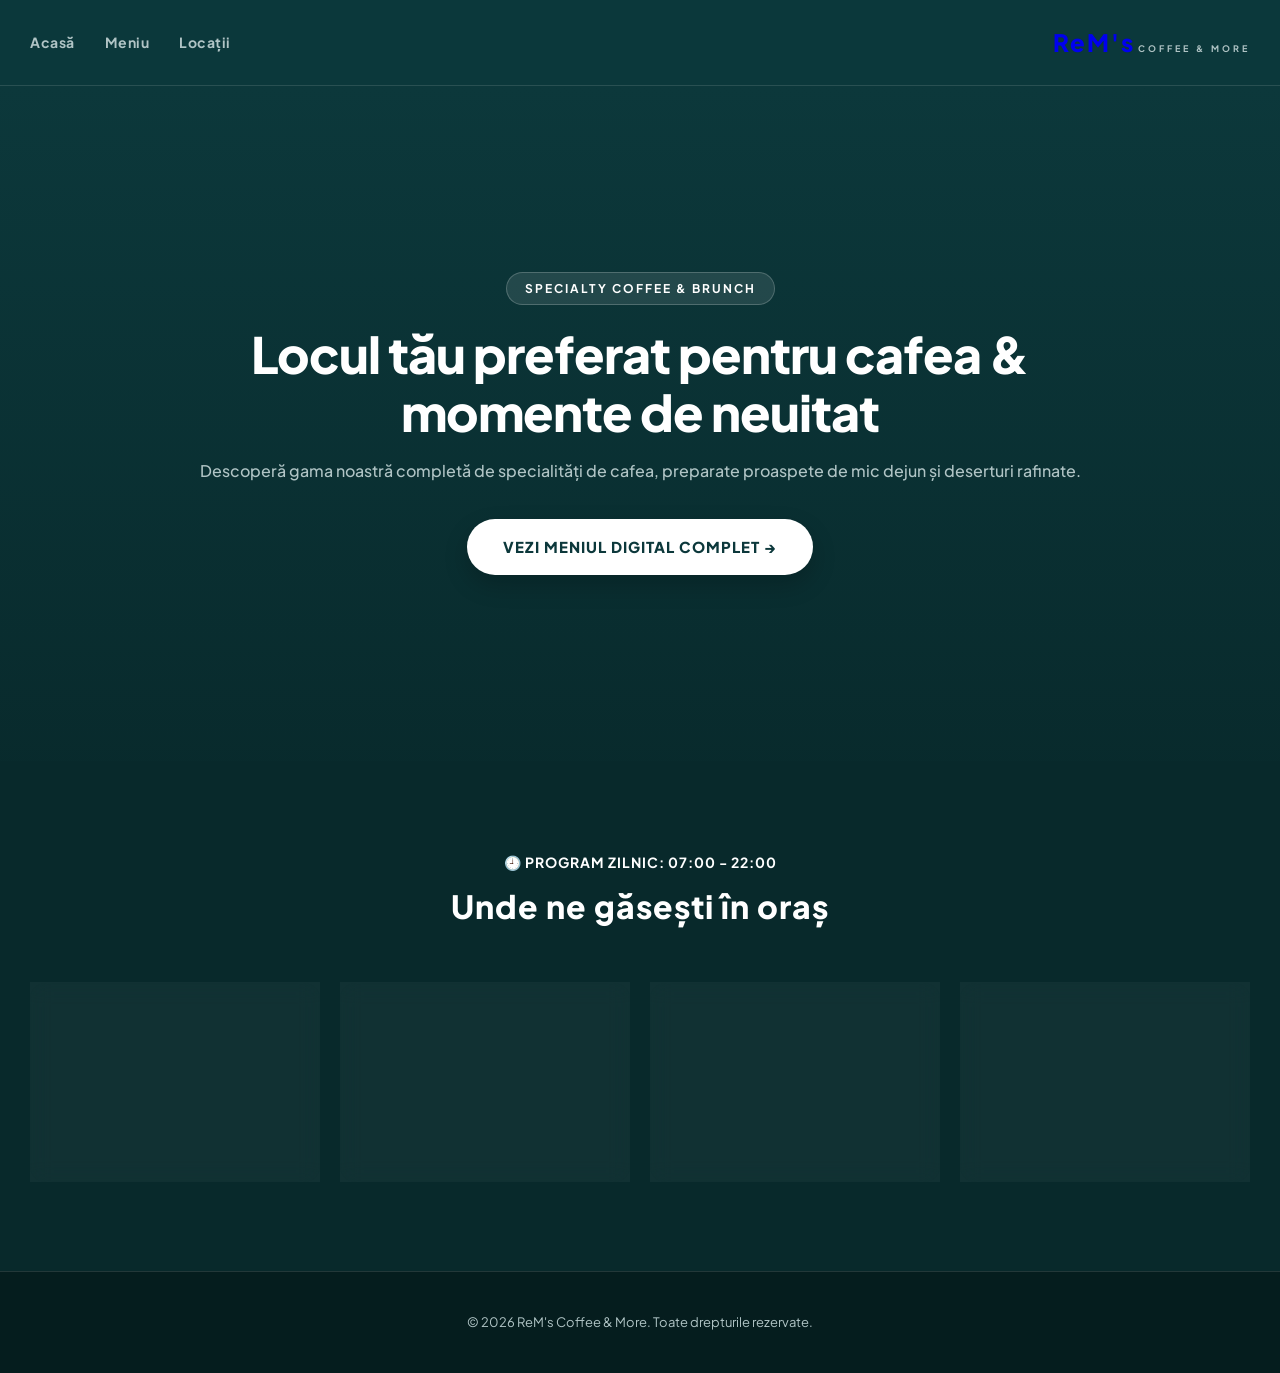
==== commit 80361eda: "Update index.html" ====
--- a/index.html
+++ b/index.html
@@ -3,18 +3,21 @@
 <head>
   <meta charset="UTF-8">
   <meta name="viewport" content="width=device-width, initial-scale=1.0">
-  <title>Rem's Coffee House | Specialty Coffee & Brunch</title>
+  <title>Rem's Coffee & More | Specialty Coffee & Brunch</title>
   
   <style>
     @import url('https://fonts.googleapis.com/css2?family=Plus+Jakarta+Sans:wght@400;500;600;700;800;900&display=swap');
 
     :root {
-      --bg-dark: #0b0c10;
-      --card-bg: rgba(255, 255, 255, 0.05);
-      --card-border: rgba(255, 255, 255, 0.1);
-      --pink-accent: #ff2a6d;
+      /* Culoarea exactă preluată din fundalul logo-ului tău (Verde Petrol / Teal Închis) */
+      --bg-teal: #0c383b;
+      --bg-teal-dark: #08292b;
+      --bg-teal-light: #124c4f;
+      
+      --card-bg: rgba(255, 255, 255, 0.04);
+      --card-border: rgba(255, 255, 255, 0.12);
       --text-main: #ffffff;
-      --text-muted: #a0a5b1;
+      --text-muted: #b0c4c5;
       --font-sans: 'Plus Jakarta Sans', sans-serif;
     }
 
@@ -22,7 +25,7 @@
     html { scroll-behavior: smooth; }
 
     body {
-      background-color: var(--bg-dark);
+      background-color: var(--bg-teal);
       color: var(--text-main);
       font-family: var(--font-sans);
       line-height: 1.6;
@@ -35,7 +38,7 @@
     .site-header {
       position: sticky;
       top: 0;
-      background: rgba(11, 12, 16, 0.9);
+      background: rgba(12, 56, 59, 0.95);
       backdrop-filter: blur(12px);
       border-bottom: 1px solid var(--card-border);
       z-index: 100;
@@ -57,18 +60,42 @@
       letter-spacing: 0.5px;
       transition: color 0.2s;
     }
-    .nav-left a:hover { color: var(--pink-accent); }
-
-    .logo-center { font-size: 20px; font-weight: 900; letter-spacing: 3px; color: #fff; text-transform: uppercase; }
-    .logo-center a { text-decoration: none; color: #fff; }
-
-    /* HERO BANNER CU IMAGINE DE FUNDAL */
+    .nav-left a:hover { color: #ffffff; }
+
+    /* LOGO STYLING BAZAT PE IMAGINEA TA */
+    .logo-center {
+      text-align: center;
+      text-decoration: none;
+    }
+    .logo-center a {
+      text-decoration: none;
+      color: #fff;
+      display: flex;
+      flex-direction: column;
+      align-items: center;
+    }
+    .logo-brand {
+      font-size: 24px;
+      font-weight: 900;
+      letter-spacing: 2px;
+      text-transform: none; /* Păstrează majusculele/minusculele ca în logo: ReM's */
+    }
+    .logo-sub {
+      font-size: 9px;
+      font-weight: 700;
+      letter-spacing: 3px;
+      text-transform: uppercase;
+      color: var(--text-muted);
+      margin-top: -2px;
+    }
+
+    /* HERO BANNER */
     .hero-banner {
       position: relative;
       height: 75vh;
       min-height: 550px;
-      background: linear-gradient(rgba(11,12,16,0.6), rgba(11,12,16,0.85)), 
-                  url('https://images.unsplash.com/photo-1442512595331-e89e73853f31?w=1600&q=80') center/cover no-repeat;
+      background: linear-gradient(rgba(12, 56, 59, 0.75), rgba(8, 41, 43, 0.9)), 
+                  url('https://images.unsplash.com/photo-1495474472287-4d71bcdd2085?w=1600&q=80') center/cover no-repeat;
       display: flex;
       align-items: center;
       justify-content: center;
@@ -82,20 +109,20 @@
 
     .hero-tag {
       display: inline-block;
-      background: rgba(255, 42, 109, 0.15);
-      color: var(--pink-accent);
-      padding: 6px 16px;
+      background: rgba(255, 255, 255, 0.1);
+      color: #fff;
+      padding: 6px 18px;
       border-radius: 30px;
       font-size: 12px;
-      font-weight: 800;
+      font-weight: 700;
       text-transform: uppercase;
       letter-spacing: 2px;
       margin-bottom: 20px;
-      border: 1px solid rgba(255, 42, 109, 0.3);
+      border: 1px solid rgba(255, 255, 255, 0.2);
     }
 
     .hero-content h1 {
-      font-size: 52px;
+      font-size: 50px;
       font-weight: 900;
       line-height: 1.15;
       margin-bottom: 18px;
@@ -113,27 +140,28 @@
       display: inline-flex;
       align-items: center;
       gap: 10px;
-      background-color: var(--pink-accent);
-      color: white;
+      background-color: #ffffff;
+      color: var(--bg-teal);
       padding: 16px 36px;
       border-radius: 40px;
       text-decoration: none;
       font-weight: 800;
       font-size: 15px;
-      box-shadow: 0 10px 25px rgba(255, 42, 109, 0.4);
+      box-shadow: 0 10px 25px rgba(0, 0, 0, 0.2);
       transition: all 0.3s ease;
       text-transform: uppercase;
       letter-spacing: 1px;
     }
     .btn-menu-main:hover {
       transform: translateY(-3px);
-      box-shadow: 0 15px 30px rgba(255, 42, 109, 0.6);
+      background-color: #f0f4f4;
+      box-shadow: 0 15px 30px rgba(0, 0, 0, 0.3);
     }
 
     /* SECȚIUNEA LOCAȚII & PROGRAM */
     .locations-section {
       padding: 90px 0;
-      background: #0f1015;
+      background: var(--bg-teal-dark);
     }
 
     .section-title {
@@ -175,7 +203,7 @@
     }
 
     .loc-card:hover {
-      border-color: var(--pink-accent);
+      border-color: rgba(255, 255, 255, 0.4);
       transform: translateY(-5px);
       background: rgba(255, 255, 255, 0.08);
     }
@@ -200,7 +228,7 @@
 
     /* FOOTER */
     footer {
-      background: #07080b;
+      background: #051d1e;
       text-align: center;
       padding: 40px 0;
       font-size: 13px;
@@ -213,7 +241,7 @@
     }
     @media (max-width: 650px) {
       .locations-grid { grid-template-columns: 1fr; }
-      .hero-content h1 { font-size: 36px; }
+      .hero-content h1 { font-size: 34px; }
     }
   </style>
 </head>
@@ -227,13 +255,14 @@
         <a href="#locatii">Locații</a>
       </nav>
 
-      <div class="logo-center">
-        <a href="index.html">Rem's Coffee</a>
-      </div>
+      <a href="index.html" class="logo-center">
+        <span class="logo-brand">ReM's</span>
+        <span class="logo-sub">Coffee & More</span>
+      </a>
     </div>
   </header>
 
-  <!-- HERO SECTION SPECTACULOS -->
+  <!-- HERO SECTION -->
   <section class="hero-banner">
     <div class="hero-content">
       <span class="hero-tag">Specialty Coffee & Brunch</span>
@@ -248,7 +277,7 @@
     <div class="wrap">
       
       <div class="section-title">
-        <p style="color: var(--pink-accent); margin-bottom: 8px;">🕘 Program zilnic: 07:00 - 22:00</p>
+        <p style="color: #fff; margin-bottom: 8px; font-weight: 700;">🕘 Program zilnic: 07:00 - 22:00</p>
         <h2>Unde ne găsești în oraș</h2>
       </div>
 
@@ -283,7 +312,7 @@
 
   <footer>
     <div class="wrap">
-      <p>© 2026 Rem's Coffee House. Toate drepturile rezervate.</p>
+      <p>© 2026 ReM's Coffee & More. Toate drepturile rezervate.</p>
     </div>
   </footer>
 
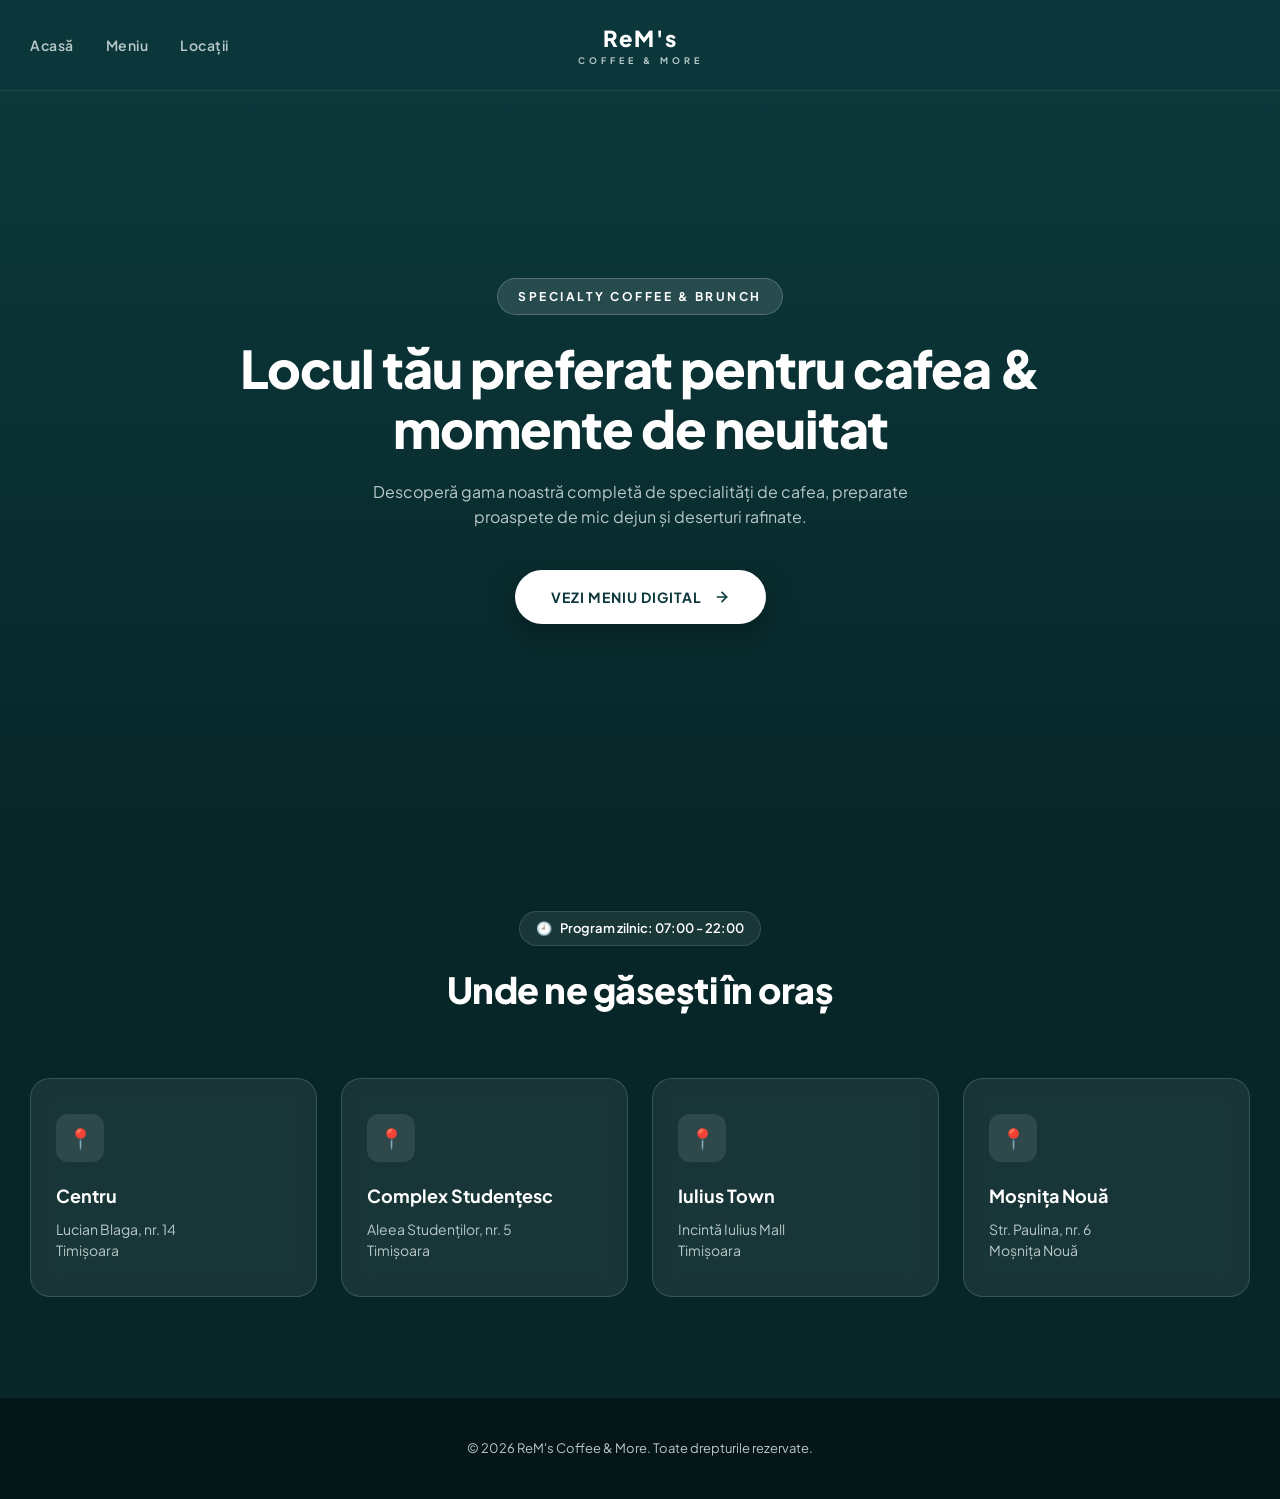
==== commit c77e3ddc: "Update index.html" ====
--- a/index.html
+++ b/index.html
@@ -3,21 +3,19 @@
 <head>
   <meta charset="UTF-8">
   <meta name="viewport" content="width=device-width, initial-scale=1.0">
-  <title>Rem's Coffee & More | Specialty Coffee & Brunch</title>
+  <title>ReM's | Coffee & More</title>
   
   <style>
-    @import url('https://fonts.googleapis.com/css2?family=Plus+Jakarta+Sans:wght@400;500;600;700;800;900&display=swap');
+    @import url('https://fonts.googleapis.com/css2?family=Plus+Jakarta+Sans:wght@400;500;600;700;800&display=swap');
 
     :root {
-      /* Culoarea exactă preluată din fundalul logo-ului tău (Verde Petrol / Teal Închis) */
-      --bg-teal: #0c383b;
-      --bg-teal-dark: #08292b;
-      --bg-teal-light: #124c4f;
-      
-      --card-bg: rgba(255, 255, 255, 0.04);
-      --card-border: rgba(255, 255, 255, 0.12);
+      --primary-teal: #0c383b;
+      --teal-dark: #072628;
+      --accent-gold: #d4af37;
+      --card-bg: rgba(255, 255, 255, 0.07);
+      --card-border: rgba(255, 255, 255, 0.15);
       --text-main: #ffffff;
-      --text-muted: #b0c4c5;
+      --text-muted: #b8c8c9;
       --font-sans: 'Plus Jakarta Sans', sans-serif;
     }
 
@@ -25,77 +23,73 @@
     html { scroll-behavior: smooth; }
 
     body {
-      background-color: var(--bg-teal);
+      background-color: var(--primary-teal);
       color: var(--text-main);
       font-family: var(--font-sans);
       line-height: 1.6;
-      -webkit-font-smoothing: antialiased;
-    }
-
-    .wrap { max-width: 1400px; margin: 0 auto; padding: 0 30px; }
-
-    /* HEADER */
+    }
+
+    .wrap { max-width: 1300px; margin: 0 auto; padding: 0 30px; }
+
+    /* HEADER MODERN */
     .site-header {
       position: sticky;
       top: 0;
-      background: rgba(12, 56, 59, 0.95);
-      backdrop-filter: blur(12px);
-      border-bottom: 1px solid var(--card-border);
-      z-index: 100;
+      background: rgba(12, 56, 59, 0.85);
+      backdrop-filter: blur(16px);
+      -webkit-backdrop-filter: blur(16px);
+      border-bottom: 1px solid rgba(255, 255, 255, 0.08);
+      z-index: 1000;
     }
 
     .nav-container {
-      display: flex;
-      justify-content: space-between;
-      align-items: center;
-      height: 85px;
-    }
-
-    .nav-left { display: flex; gap: 30px; }
+      display: grid;
+      grid-template-columns: 1fr auto 1fr;
+      align-items: center;
+      height: 90px;
+    }
+
+    .nav-left { display: flex; gap: 32px; }
     .nav-left a {
       text-decoration: none;
       color: var(--text-muted);
       font-size: 14px;
-      font-weight: 700;
+      font-weight: 600;
       letter-spacing: 0.5px;
-      transition: color 0.2s;
-    }
-    .nav-left a:hover { color: #ffffff; }
-
-    /* LOGO STYLING BAZAT PE IMAGINEA TA */
+      transition: color 0.2s ease;
+    }
+    .nav-left a:hover { color: #fff; }
+
+    /* LOGO CENTRAL STILIZAT */
     .logo-center {
       text-align: center;
       text-decoration: none;
-    }
-    .logo-center a {
-      text-decoration: none;
-      color: #fff;
       display: flex;
       flex-direction: column;
       align-items: center;
     }
-    .logo-brand {
-      font-size: 24px;
-      font-weight: 900;
+    .logo-main-text {
+      font-size: 22px;
+      font-weight: 800;
       letter-spacing: 2px;
-      text-transform: none; /* Păstrează majusculele/minusculele ca în logo: ReM's */
-    }
-    .logo-sub {
+      color: #fff;
+    }
+    .logo-sub-text {
       font-size: 9px;
       font-weight: 700;
-      letter-spacing: 3px;
+      letter-spacing: 4px;
+      color: var(--text-muted);
       text-transform: uppercase;
-      color: var(--text-muted);
       margin-top: -2px;
     }
 
-    /* HERO BANNER */
-    .hero-banner {
+    /* HERO SECTION LUMINOS ȘI CURAT */
+    .hero {
       position: relative;
-      height: 75vh;
-      min-height: 550px;
-      background: linear-gradient(rgba(12, 56, 59, 0.75), rgba(8, 41, 43, 0.9)), 
-                  url('https://images.unsplash.com/photo-1495474472287-4d71bcdd2085?w=1600&q=80') center/cover no-repeat;
+      height: 80vh;
+      min-height: 600px;
+      background: linear-gradient(180deg, rgba(12, 56, 59, 0.4) 0%, rgba(7, 38, 40, 0.95) 100%), 
+                  url('https://images.unsplash.com/photo-1501339847302-ac426a4a7cbb?w=1600&q=80') center/cover no-repeat;
       display: flex;
       align-items: center;
       justify-content: center;
@@ -104,144 +98,168 @@
     }
 
     .hero-content {
-      max-width: 900px;
-    }
-
-    .hero-tag {
+      max-width: 800px;
+      animation: fadeIn 1s ease-in-out;
+    }
+
+    .hero-badge {
       display: inline-block;
-      background: rgba(255, 255, 255, 0.1);
+      background: rgba(255, 255, 255, 0.12);
+      backdrop-filter: blur(8px);
+      border: 1px solid rgba(255, 255, 255, 0.2);
       color: #fff;
-      padding: 6px 18px;
+      padding: 8px 20px;
       border-radius: 30px;
       font-size: 12px;
       font-weight: 700;
       text-transform: uppercase;
-      letter-spacing: 2px;
+      letter-spacing: 2.5px;
+      margin-bottom: 24px;
+    }
+
+    .hero h1 {
+      font-size: 52px;
+      font-weight: 800;
+      line-height: 1.15;
       margin-bottom: 20px;
-      border: 1px solid rgba(255, 255, 255, 0.2);
-    }
-
-    .hero-content h1 {
-      font-size: 50px;
-      font-weight: 900;
-      line-height: 1.15;
-      margin-bottom: 18px;
       letter-spacing: -1px;
     }
 
-    .hero-content p {
+    .hero p {
       font-size: 16px;
       color: var(--text-muted);
-      margin-bottom: 35px;
-      font-weight: 500;
-    }
-
-    .btn-menu-main {
+      margin-bottom: 40px;
+      font-weight: 400;
+      max-width: 600px;
+      margin-left: auto;
+      margin-right: auto;
+    }
+
+    .btn-primary {
       display: inline-flex;
       align-items: center;
-      gap: 10px;
+      gap: 12px;
       background-color: #ffffff;
-      color: var(--bg-teal);
+      color: var(--primary-teal);
       padding: 16px 36px;
-      border-radius: 40px;
+      border-radius: 50px;
       text-decoration: none;
-      font-weight: 800;
-      font-size: 15px;
-      box-shadow: 0 10px 25px rgba(0, 0, 0, 0.2);
-      transition: all 0.3s ease;
+      font-weight: 700;
+      font-size: 14px;
       text-transform: uppercase;
       letter-spacing: 1px;
-    }
-    .btn-menu-main:hover {
+      box-shadow: 0 10px 30px rgba(0,0,0,0.3);
+      transition: all 0.3s cubic-bezier(0.16, 1, 0.3, 1);
+    }
+
+    .btn-primary:hover {
       transform: translateY(-3px);
-      background-color: #f0f4f4;
-      box-shadow: 0 15px 30px rgba(0, 0, 0, 0.3);
-    }
-
-    /* SECȚIUNEA LOCAȚII & PROGRAM */
+      background-color: #f2f5f5;
+      box-shadow: 0 15px 35px rgba(0,0,0,0.4);
+    }
+
+    /* SECȚIUNEA LOCAȚII MODERNIZATĂ */
     .locations-section {
-      padding: 90px 0;
-      background: var(--bg-teal-dark);
-    }
-
-    .section-title {
+      padding: 100px 0;
+      background-color: var(--teal-dark);
+    }
+
+    .section-header {
       text-align: center;
-      margin-bottom: 50px;
-    }
-
-    .section-title h2 {
-      font-size: 32px;
+      margin-bottom: 60px;
+    }
+
+    .section-header .schedule-pill {
+      display: inline-flex;
+      align-items: center;
+      gap: 8px;
+      background: rgba(255, 255, 255, 0.08);
+      border: 1px solid rgba(255, 255, 255, 0.12);
+      padding: 6px 16px;
+      border-radius: 20px;
+      font-size: 13px;
+      font-weight: 600;
+      color: #fff;
+      margin-bottom: 15px;
+    }
+
+    .section-header h2 {
+      font-size: 36px;
       font-weight: 800;
-      letter-spacing: 1px;
-      margin-bottom: 10px;
-    }
-
-    .section-title p {
-      color: var(--text-muted);
-      font-size: 14px;
-      font-weight: 600;
-      text-transform: uppercase;
-      letter-spacing: 1px;
+      letter-spacing: -0.5px;
     }
 
     .locations-grid {
       display: grid;
       grid-template-columns: repeat(4, 1fr);
-      gap: 20px;
-      max-width: 1300px;
-      margin: 0 auto;
-    }
-
-    .loc-card {
+      gap: 24px;
+    }
+
+    .location-card {
       background: var(--card-bg);
       border: 1px solid var(--card-border);
-      border-radius: 16px;
-      padding: 30px 20px;
-      text-align: center;
-      backdrop-filter: blur(10px);
-      transition: all 0.3s ease;
-    }
-
-    .loc-card:hover {
-      border-color: rgba(255, 255, 255, 0.4);
-      transform: translateY(-5px);
-      background: rgba(255, 255, 255, 0.08);
-    }
-
-    .loc-icon {
-      font-size: 28px;
-      margin-bottom: 15px;
-    }
-
-    .loc-card h3 {
-      font-size: 17px;
-      font-weight: 800;
+      border-radius: 20px;
+      padding: 35px 25px;
+      backdrop-filter: blur(12px);
+      transition: all 0.3s cubic-bezier(0.16, 1, 0.3, 1);
+      position: relative;
+      overflow: hidden;
+    }
+
+    .location-card:hover {
+      transform: translateY(-6px);
+      background: rgba(255, 255, 255, 0.1);
+      border-color: rgba(255, 255, 255, 0.3);
+      box-shadow: 0 20px 40px rgba(0,0,0,0.2);
+    }
+
+    .location-icon-box {
+      width: 48px;
+      height: 48px;
+      background: rgba(255, 255, 255, 0.1);
+      border-radius: 12px;
+      display: flex;
+      align-items: center;
+      justify-content: center;
+      font-size: 20px;
+      margin-bottom: 20px;
+    }
+
+    .location-card h3 {
+      font-size: 18px;
+      font-weight: 700;
       margin-bottom: 8px;
       color: #fff;
     }
 
-    .loc-card p {
-      font-size: 13px;
-      color: var(--text-muted);
-      font-weight: 500;
+    .location-card p {
+      font-size: 14px;
+      color: var(--text-muted);
+      line-height: 1.5;
     }
 
     /* FOOTER */
     footer {
-      background: #051d1e;
+      background-color: #041617;
       text-align: center;
       padding: 40px 0;
       font-size: 13px;
       color: var(--text-muted);
-      border-top: 1px solid var(--card-border);
-    }
-
-    @media (max-width: 1100px) {
+      border-top: 1px solid rgba(255, 255, 255, 0.05);
+    }
+
+    @keyframes fadeIn {
+      from { opacity: 0; transform: translateY(15px); }
+      to { opacity: 1; transform: translateY(0); }
+    }
+
+    @media (max-width: 1024px) {
       .locations-grid { grid-template-columns: repeat(2, 1fr); }
     }
-    @media (max-width: 650px) {
+    @media (max-width: 600px) {
       .locations-grid { grid-template-columns: 1fr; }
-      .hero-content h1 { font-size: 34px; }
+      .hero h1 { font-size: 38px; }
+      .nav-container { display: flex; justify-content: space-between; }
     }
   </style>
 </head>
@@ -256,52 +274,59 @@
       </nav>
 
       <a href="index.html" class="logo-center">
-        <span class="logo-brand">ReM's</span>
-        <span class="logo-sub">Coffee & More</span>
+        <span class="logo-main-text">ReM's</span>
+        <span class="logo-sub-text">Coffee & More</span>
+      </a>
+
+      <div></div> <!-- Element gol pentru a menține centrul perfect al logo-ului -->
+    </div>
+  </header>
+
+  <!-- HERO SECTION -->
+  <section class="hero">
+    <div class="hero-content">
+      <span class="hero-badge">Specialty Coffee & Brunch</span>
+      <h1>Locul tău preferat pentru cafea & momente de neuitat</h1>
+      <p>Descoperă gama noastră completă de specialități de cafea, preparate proaspete de mic dejun și deserturi rafinate.</p>
+      <a href="meniu.html" class="btn-primary">
+        Vezi Meniu Digital 
+        <svg width="16" height="16" viewBox="0 0 24 24" fill="none" stroke="currentColor" stroke-width="2.5" stroke-linecap="round" stroke-linejoin="round"><line x1="5" y1="12" x2="19" y2="12"></line><polyline points="12 5 19 12 12 19"></polyline></svg>
       </a>
     </div>
-  </header>
-
-  <!-- HERO SECTION -->
-  <section class="hero-banner">
-    <div class="hero-content">
-      <span class="hero-tag">Specialty Coffee & Brunch</span>
-      <h1>Locul tău preferat pentru cafea & momente de neuitat</h1>
-      <p>Descoperă gama noastră completă de specialități de cafea, preparate proaspete de mic dejun și deserturi rafinate.</p>
-      <a href="meniu.html" class="btn-menu-main">Vezi Meniul Digital Complet &rarr;</a>
-    </div>
   </section>
 
-  <!-- SECȚIUNEA LOCAȚII & PROGRAM -->
+  <!-- LOCATIONS SECTION -->
   <section class="locations-section" id="locatii">
     <div class="wrap">
       
-      <div class="section-title">
-        <p style="color: #fff; margin-bottom: 8px; font-weight: 700;">🕘 Program zilnic: 07:00 - 22:00</p>
+      <div class="section-header">
+        <div class="schedule-pill">
+          <span>🕘</span> Program zilnic: 07:00 - 22:00
+        </div>
         <h2>Unde ne găsești în oraș</h2>
       </div>
 
       <div class="locations-grid">
-        <div class="loc-card">
-          <div class="loc-icon">📍</div>
+        <div class="location-card">
+          <div class="location-icon-box">📍</div>
           <h3>Centru</h3>
           <p>Lucian Blaga, nr. 14<br>Timișoara</p>
         </div>
 
-        <div class="loc-card">
-          <div class="loc-icon">📍</div>
+        <div class="location-card">
+          <div class="location-icon-box">📍</div>
           <h3>Complex Studențesc</h3>
           <p>Aleea Studenților, nr. 5<br>Timișoara</p>
         </div>
 
-        <div class="loc-card">
-          <div class="loc-icon">📍</div>
+        <div class="location-card">
+          <div class="location-icon-box">📍</div>
           <h3>Iulius Town</h3>
           <p>Incintă Iulius Mall<br>Timișoara</p>
         </div>
 
-        <div class="loc-card">
-          <div class="loc-icon">📍</div>
+        <div class="location-card">
+          <div class="location-icon-box">📍</div>
           <h3>Moșnița Nouă</h3>
           <p>Str. Paulina, nr. 6<br>Moșnița Nouă</p>
         </div>
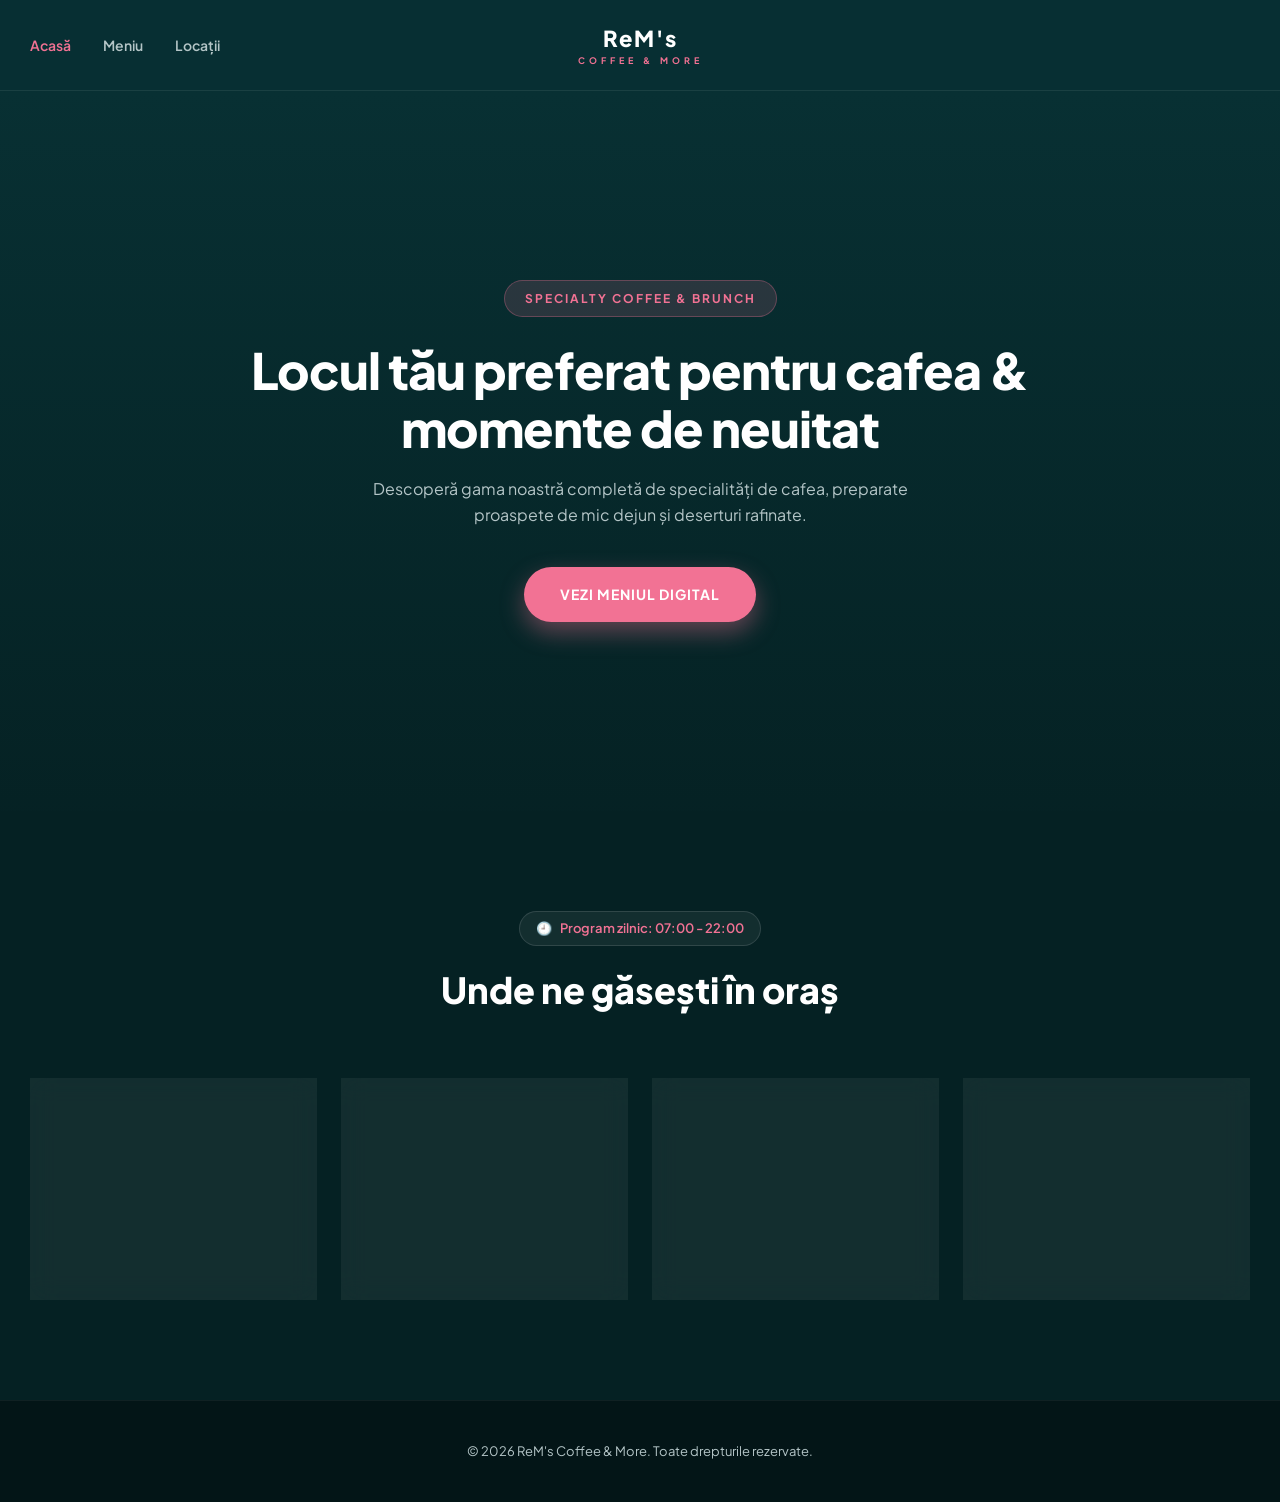
==== commit 9f803346: "Update index.html" ====
--- a/index.html
+++ b/index.html
@@ -9,13 +9,13 @@
     @import url('https://fonts.googleapis.com/css2?family=Plus+Jakarta+Sans:wght@400;500;600;700;800&display=swap');
 
     :root {
-      --primary-teal: #0c383b;
-      --teal-dark: #072628;
-      --accent-gold: #d4af37;
-      --card-bg: rgba(255, 255, 255, 0.07);
-      --card-border: rgba(255, 255, 255, 0.15);
+      --primary-teal: #083033;
+      --teal-dark: #052123;
+      --accent-pink: #f27294; /* Rozul pastel din afișul tău */
+      --card-bg: rgba(255, 255, 255, 0.06);
+      --card-border: rgba(255, 255, 255, 0.12);
       --text-main: #ffffff;
-      --text-muted: #b8c8c9;
+      --text-muted: #b4c5c7;
       --font-sans: 'Plus Jakarta Sans', sans-serif;
     }
 
@@ -31,13 +31,12 @@
 
     .wrap { max-width: 1300px; margin: 0 auto; padding: 0 30px; }
 
-    /* HEADER MODERN */
+    /* HEADER */
     .site-header {
       position: sticky;
       top: 0;
-      background: rgba(12, 56, 59, 0.85);
+      background: rgba(8, 48, 51, 0.9);
       backdrop-filter: blur(16px);
-      -webkit-backdrop-filter: blur(16px);
       border-bottom: 1px solid rgba(255, 255, 255, 0.08);
       z-index: 1000;
     }
@@ -55,12 +54,11 @@
       color: var(--text-muted);
       font-size: 14px;
       font-weight: 600;
-      letter-spacing: 0.5px;
       transition: color 0.2s ease;
     }
-    .nav-left a:hover { color: #fff; }
-
-    /* LOGO CENTRAL STILIZAT */
+    .nav-left a:hover, .nav-left a.active { color: var(--accent-pink); }
+
+    /* LOGO */
     .logo-center {
       text-align: center;
       text-decoration: none;
@@ -78,17 +76,17 @@
       font-size: 9px;
       font-weight: 700;
       letter-spacing: 4px;
-      color: var(--text-muted);
+      color: var(--accent-pink);
       text-transform: uppercase;
       margin-top: -2px;
     }
 
-    /* HERO SECTION LUMINOS ȘI CURAT */
+    /* HERO */
     .hero {
       position: relative;
       height: 80vh;
       min-height: 600px;
-      background: linear-gradient(180deg, rgba(12, 56, 59, 0.4) 0%, rgba(7, 38, 40, 0.95) 100%), 
+      background: linear-gradient(180deg, rgba(8, 48, 51, 0.3) 0%, rgba(5, 33, 35, 0.95) 100%), 
                   url('https://images.unsplash.com/photo-1501339847302-ac426a4a7cbb?w=1600&q=80') center/cover no-repeat;
       display: flex;
       align-items: center;
@@ -97,28 +95,24 @@
       padding: 0 20px;
     }
 
-    .hero-content {
-      max-width: 800px;
-      animation: fadeIn 1s ease-in-out;
-    }
+    .hero-content { max-width: 800px; }
 
     .hero-badge {
       display: inline-block;
-      background: rgba(255, 255, 255, 0.12);
-      backdrop-filter: blur(8px);
-      border: 1px solid rgba(255, 255, 255, 0.2);
-      color: #fff;
+      background: rgba(242, 114, 148, 0.15);
+      border: 1px solid rgba(242, 114, 148, 0.3);
+      color: var(--accent-pink);
       padding: 8px 20px;
       border-radius: 30px;
       font-size: 12px;
       font-weight: 700;
       text-transform: uppercase;
-      letter-spacing: 2.5px;
+      letter-spacing: 2px;
       margin-bottom: 24px;
     }
 
     .hero h1 {
-      font-size: 52px;
+      font-size: 50px;
       font-weight: 800;
       line-height: 1.15;
       margin-bottom: 20px;
@@ -129,7 +123,6 @@
       font-size: 16px;
       color: var(--text-muted);
       margin-bottom: 40px;
-      font-weight: 400;
       max-width: 600px;
       margin-left: auto;
       margin-right: auto;
@@ -139,8 +132,8 @@
       display: inline-flex;
       align-items: center;
       gap: 12px;
-      background-color: #ffffff;
-      color: var(--primary-teal);
+      background-color: var(--accent-pink);
+      color: #fff;
       padding: 16px 36px;
       border-radius: 50px;
       text-decoration: none;
@@ -148,17 +141,16 @@
       font-size: 14px;
       text-transform: uppercase;
       letter-spacing: 1px;
-      box-shadow: 0 10px 30px rgba(0,0,0,0.3);
-      transition: all 0.3s cubic-bezier(0.16, 1, 0.3, 1);
+      box-shadow: 0 10px 25px rgba(242, 114, 148, 0.4);
+      transition: all 0.3s ease;
     }
 
     .btn-primary:hover {
       transform: translateY(-3px);
-      background-color: #f2f5f5;
-      box-shadow: 0 15px 35px rgba(0,0,0,0.4);
-    }
-
-    /* SECȚIUNEA LOCAȚII MODERNIZATĂ */
+      box-shadow: 0 15px 30px rgba(242, 114, 148, 0.6);
+    }
+
+    /* LOCAȚII */
     .locations-section {
       padding: 100px 0;
       background-color: var(--teal-dark);
@@ -173,21 +165,17 @@
       display: inline-flex;
       align-items: center;
       gap: 8px;
-      background: rgba(255, 255, 255, 0.08);
-      border: 1px solid rgba(255, 255, 255, 0.12);
+      background: rgba(255, 255, 255, 0.06);
+      border: 1px solid var(--card-border);
       padding: 6px 16px;
       border-radius: 20px;
       font-size: 13px;
       font-weight: 600;
-      color: #fff;
+      color: var(--accent-pink);
       margin-bottom: 15px;
     }
 
-    .section-header h2 {
-      font-size: 36px;
-      font-weight: 800;
-      letter-spacing: -0.5px;
-    }
+    .section-header h2 { font-size: 36px; font-weight: 800; }
 
     .locations-grid {
       display: grid;
@@ -201,46 +189,33 @@
       border-radius: 20px;
       padding: 35px 25px;
       backdrop-filter: blur(12px);
-      transition: all 0.3s cubic-bezier(0.16, 1, 0.3, 1);
-      position: relative;
-      overflow: hidden;
+      transition: all 0.3s ease;
     }
 
     .location-card:hover {
       transform: translateY(-6px);
-      background: rgba(255, 255, 255, 0.1);
-      border-color: rgba(255, 255, 255, 0.3);
-      box-shadow: 0 20px 40px rgba(0,0,0,0.2);
+      border-color: var(--accent-pink);
+      background: rgba(255, 255, 255, 0.09);
     }
 
     .location-icon-box {
       width: 48px;
       height: 48px;
-      background: rgba(255, 255, 255, 0.1);
+      background: rgba(242, 114, 148, 0.1);
       border-radius: 12px;
       display: flex;
       align-items: center;
       justify-content: center;
       font-size: 20px;
       margin-bottom: 20px;
-    }
-
-    .location-card h3 {
-      font-size: 18px;
-      font-weight: 700;
-      margin-bottom: 8px;
-      color: #fff;
-    }
-
-    .location-card p {
-      font-size: 14px;
-      color: var(--text-muted);
-      line-height: 1.5;
-    }
-
-    /* FOOTER */
+      color: var(--accent-pink);
+    }
+
+    .location-card h3 { font-size: 18px; font-weight: 700; margin-bottom: 8px; }
+    .location-card p { font-size: 14px; color: var(--text-muted); }
+
     footer {
-      background-color: #041617;
+      background-color: #031517;
       text-align: center;
       padding: 40px 0;
       font-size: 13px;
@@ -248,18 +223,12 @@
       border-top: 1px solid rgba(255, 255, 255, 0.05);
     }
 
-    @keyframes fadeIn {
-      from { opacity: 0; transform: translateY(15px); }
-      to { opacity: 1; transform: translateY(0); }
-    }
-
     @media (max-width: 1024px) {
       .locations-grid { grid-template-columns: repeat(2, 1fr); }
     }
     @media (max-width: 600px) {
       .locations-grid { grid-template-columns: 1fr; }
-      .hero h1 { font-size: 38px; }
-      .nav-container { display: flex; justify-content: space-between; }
+      .hero h1 { font-size: 36px; }
     }
   </style>
 </head>
@@ -268,7 +237,7 @@
   <header class="site-header">
     <div class="wrap nav-container">
       <nav class="nav-left">
-        <a href="index.html">Acasă</a>
+        <a href="index.html" class="active">Acasă</a>
         <a href="meniu.html">Meniu</a>
         <a href="#locatii">Locații</a>
       </nav>
@@ -278,27 +247,23 @@
         <span class="logo-sub-text">Coffee & More</span>
       </a>
 
-      <div></div> <!-- Element gol pentru a menține centrul perfect al logo-ului -->
+      <div></div>
     </div>
   </header>
 
-  <!-- HERO SECTION -->
   <section class="hero">
     <div class="hero-content">
       <span class="hero-badge">Specialty Coffee & Brunch</span>
       <h1>Locul tău preferat pentru cafea & momente de neuitat</h1>
       <p>Descoperă gama noastră completă de specialități de cafea, preparate proaspete de mic dejun și deserturi rafinate.</p>
       <a href="meniu.html" class="btn-primary">
-        Vezi Meniu Digital 
-        <svg width="16" height="16" viewBox="0 0 24 24" fill="none" stroke="currentColor" stroke-width="2.5" stroke-linecap="round" stroke-linejoin="round"><line x1="5" y1="12" x2="19" y2="12"></line><polyline points="12 5 19 12 12 19"></polyline></svg>
+        Vezi Meniul Digital
       </a>
     </div>
   </section>
 
-  <!-- LOCATIONS SECTION -->
   <section class="locations-section" id="locatii">
     <div class="wrap">
-      
       <div class="section-header">
         <div class="schedule-pill">
           <span>🕘</span> Program zilnic: 07:00 - 22:00
@@ -312,26 +277,22 @@
           <h3>Centru</h3>
           <p>Lucian Blaga, nr. 14<br>Timișoara</p>
         </div>
-
         <div class="location-card">
           <div class="location-icon-box">📍</div>
           <h3>Complex Studențesc</h3>
           <p>Aleea Studenților, nr. 5<br>Timișoara</p>
         </div>
-
         <div class="location-card">
           <div class="location-icon-box">📍</div>
           <h3>Iulius Town</h3>
           <p>Incintă Iulius Mall<br>Timișoara</p>
         </div>
-
         <div class="location-card">
           <div class="location-icon-box">📍</div>
           <h3>Moșnița Nouă</h3>
           <p>Str. Paulina, nr. 6<br>Moșnița Nouă</p>
         </div>
       </div>
-
     </div>
   </section>
 
